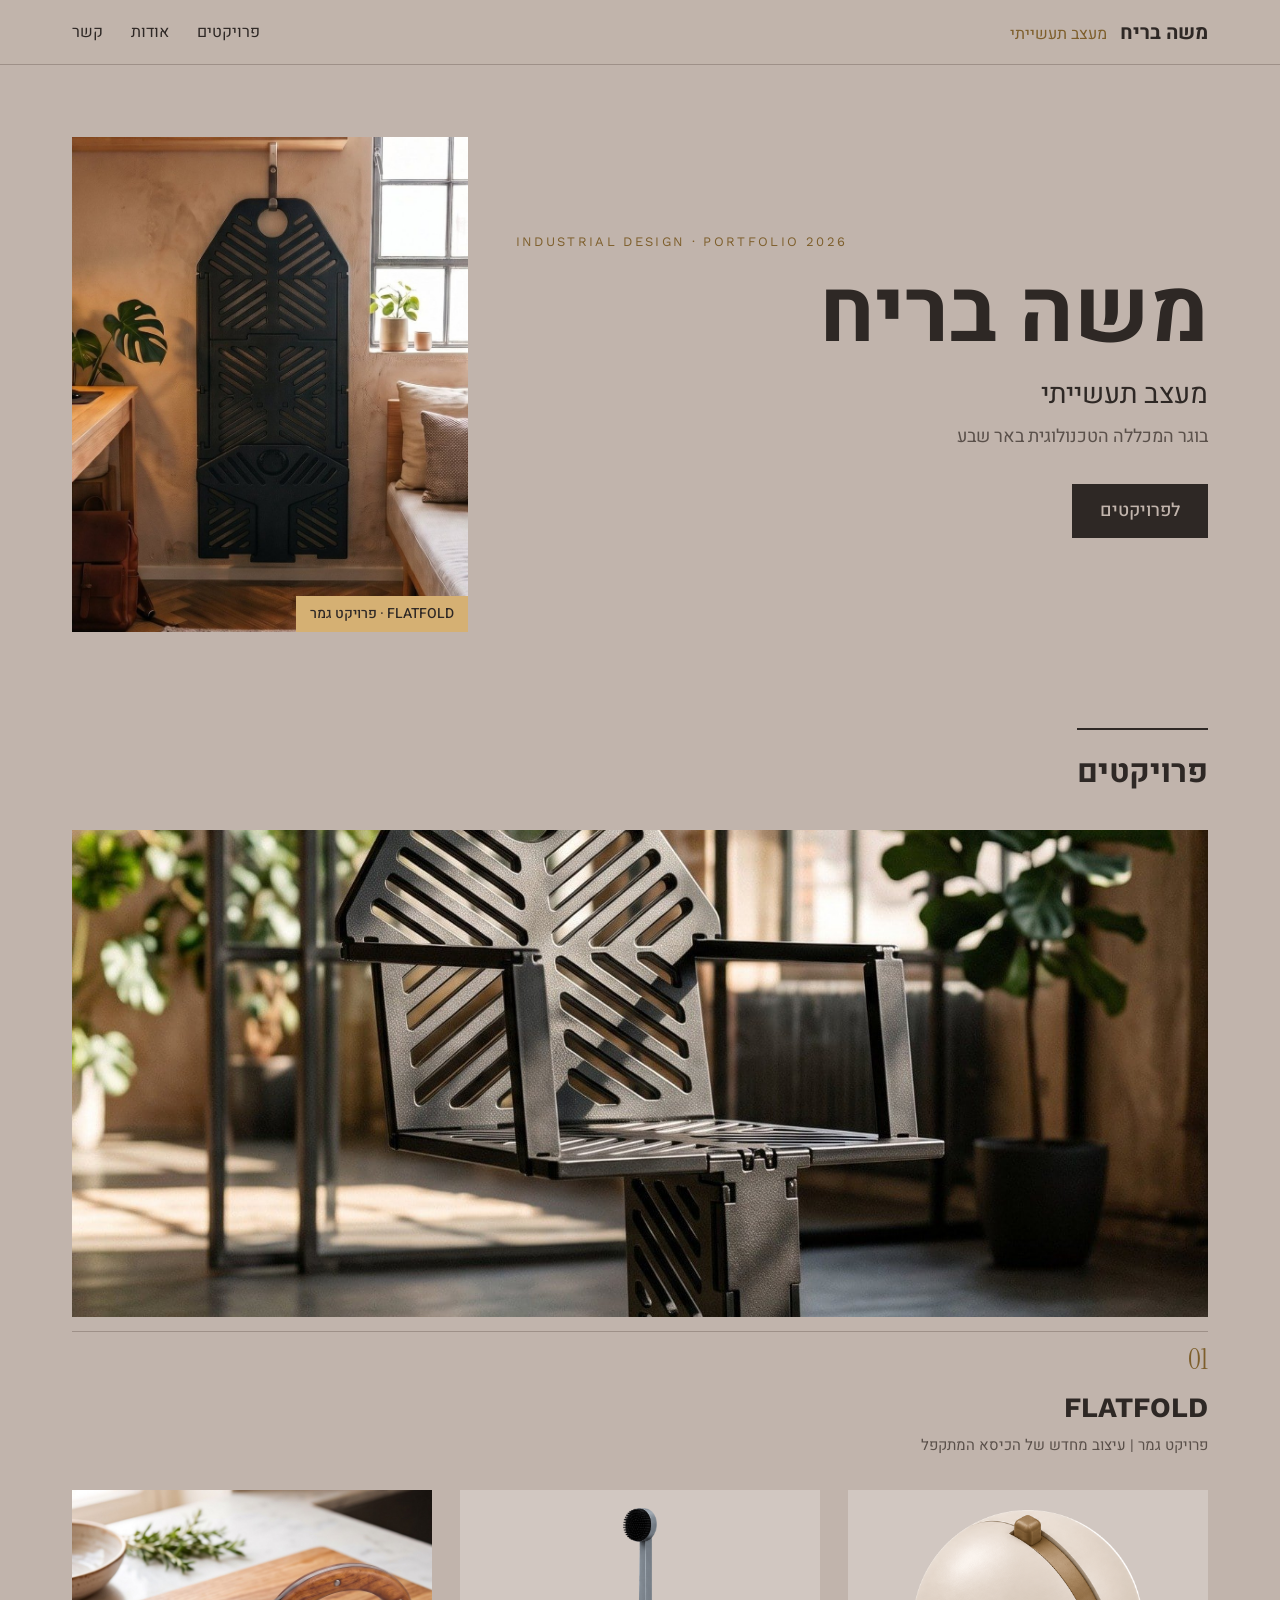
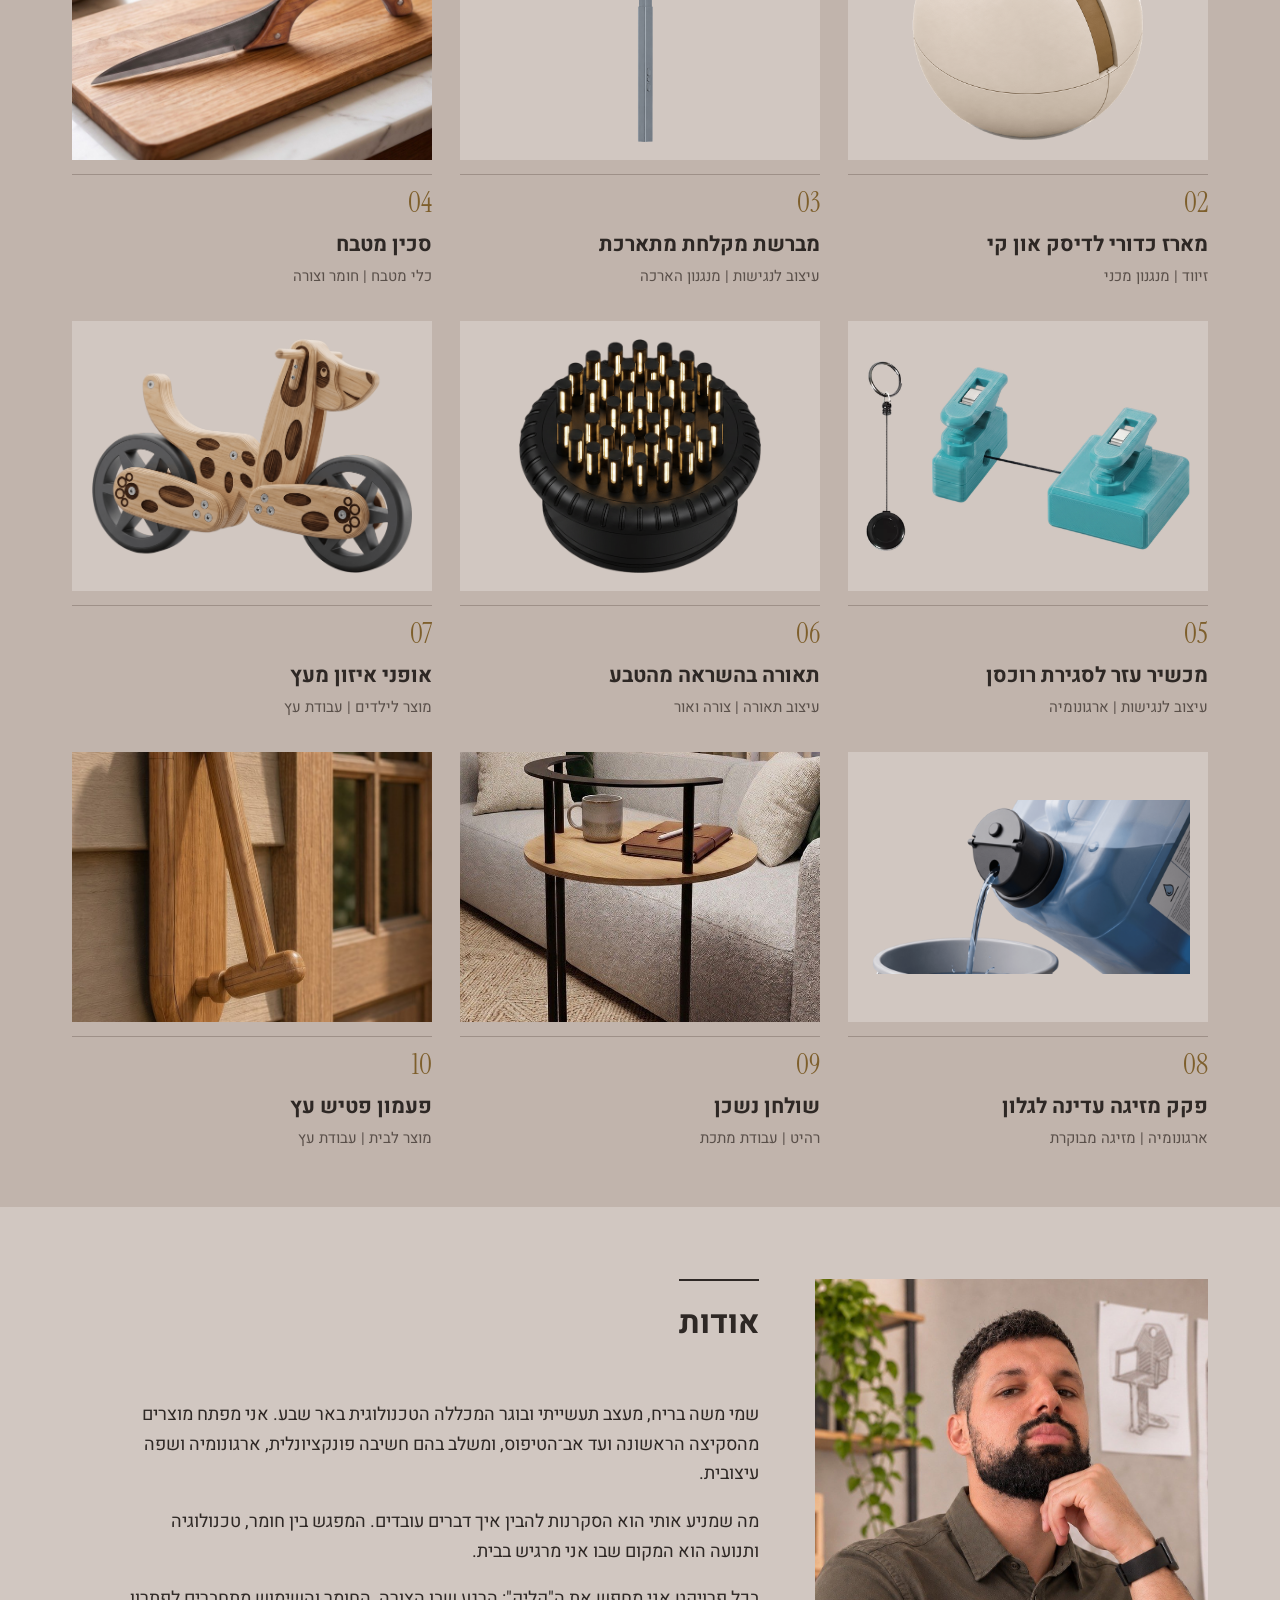
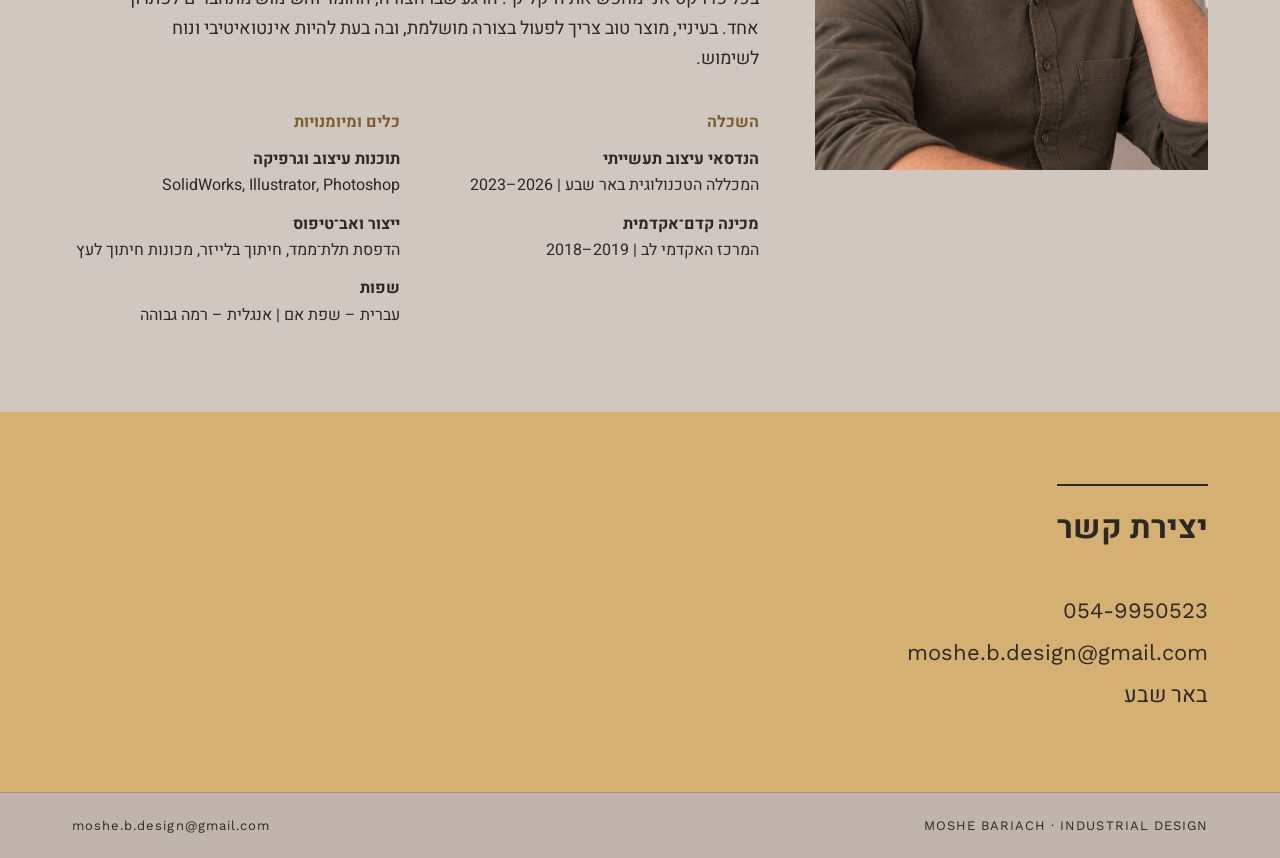
==== index.html @ f385a4ff "Portfolio website: home page and 10 project pages Co-Authored-By: Claude Opus 5.5 <noreply@anthropic" ====
<!DOCTYPE html>
<html lang="he" dir="rtl">
<head>
<meta charset="utf-8">
<meta name="viewport" content="width=device-width, initial-scale=1">
<title>משה בריח | מעצב תעשייתי – תיק עבודות</title>
<meta name="description" content="תיק העבודות של משה בריח, מעצב תעשייתי: FLATFOLD ופרויקטים נוספים.">
<meta property="og:title" content="משה בריח | מעצב תעשייתי – תיק עבודות">
<meta property="og:description" content="תיק העבודות של משה בריח, מעצב תעשייתי: FLATFOLD ופרויקטים נוספים.">
<meta property="og:image" content="https://mosheb-design.github.io/img/ff-hero-hq.jpg">
<link rel="preconnect" href="https://fonts.googleapis.com"><link rel="preconnect" href="https://fonts.gstatic.com" crossorigin><link href="https://fonts.googleapis.com/css2?family=Heebo:wght@300;400;500;700&family=Instrument+Serif&family=Work+Sans:wght@400;500&display=swap" rel="stylesheet">
<link rel="stylesheet" href="style.css">
</head>
<body>
<header class="top"><div class="wrap">
<a class="brand" href="index.html">משה בריח <span>מעצב תעשייתי</span></a>
<nav><a href="index.html#projects">פרויקטים</a><a href="index.html#about">אודות</a><a href="index.html#contact">קשר</a></nav>
</div></header>

<section class="intro"><div class="wrap">
  <div class="intro-txt">
    <p class="kick latin">INDUSTRIAL DESIGN · PORTFOLIO 2026</p>
    <h1>משה בריח</h1>
    <p class="role">מעצב תעשייתי</p>
    <p class="school">בוגר המכללה הטכנולוגית באר שבע</p>
    <a class="btn" href="#projects">לפרויקטים</a>
  </div>
  <a class="intro-img" href="projects/flatfold.html"><img src="img/ff-flat-hq2.jpg" alt="FLATFOLD תלוי על הקיר, פרויקט הגמר"><span>FLATFOLD · פרויקט גמר</span></a>
</div></section>
<section id="projects" class="projects"><div class="wrap">
  <h2 class="sec">פרויקטים</h2>
  <div class="grid"><a class="card feat" href="projects/flatfold.html"><div class="thumb"><img src="img/ff-hero-hq.jpg" alt="FLATFOLD" loading="lazy"></div><div class="meta"><span class="num">01</span><h3 class="latin">FLATFOLD</h3><p>פרויקט גמר | עיצוב מחדש של הכיסא המתקפל</p></div></a><a class="card" href="projects/usb.html"><div class="thumb cut"><img src="img/usb-ext-slot2.png" alt="מארז כדורי לדיסק און קי" loading="lazy"></div><div class="meta"><span class="num">02</span><h3 class="">מארז כדורי לדיסק און קי</h3><p>זיווד | מנגנון מכני</p></div></a><a class="card" href="projects/brush.html"><div class="thumb cut"><img src="img/brush-long-hq.png" alt="מברשת מקלחת מתארכת" loading="lazy"></div><div class="meta"><span class="num">03</span><h3 class="">מברשת מקלחת מתארכת</h3><p>עיצוב לנגישות | מנגנון הארכה</p></div></a><a class="card" href="projects/knife.html"><div class="thumb"><img src="img/knife-board.jpg" alt="סכין מטבח" loading="lazy"></div><div class="meta"><span class="num">04</span><h3 class="">סכין מטבח</h3><p>כלי מטבח | חומר וצורה</p></div></a><a class="card" href="projects/zipper.html"><div class="thumb cut"><img src="img/zip-product.png" alt="מכשיר עזר לסגירת רוכסן" loading="lazy"></div><div class="meta"><span class="num">05</span><h3 class="">מכשיר עזר לסגירת רוכסן</h3><p>עיצוב לנגישות | ארגונומיה</p></div></a><a class="card" href="projects/lamp.html"><div class="thumb cut"><img src="img/lamp-lit-hq.png" alt="תאורה בהשראה מהטבע" loading="lazy"></div><div class="meta"><span class="num">06</span><h3 class="">תאורה בהשראה מהטבע</h3><p>עיצוב תאורה | צורה ואור</p></div></a><a class="card" href="projects/bike.html"><div class="thumb cut"><img src="img/bike-hq.png" alt="אופני איזון מעץ" loading="lazy"></div><div class="meta"><span class="num">07</span><h3 class="">אופני איזון מעץ</h3><p>מוצר לילדים | עבודת עץ</p></div></a><a class="card" href="projects/cap.html"><div class="thumb cut"><img src="img/gallon-hq2.png" alt="פקק מזיגה עדינה לגלון" loading="lazy"></div><div class="meta"><span class="num">08</span><h3 class="">פקק מזיגה עדינה לגלון</h3><p>ארגונומיה | מזיגה מבוקרת</p></div></a><a class="card" href="projects/table.html"><div class="thumb"><img src="img/table.jpg" alt="שולחן נשכן" loading="lazy"></div><div class="meta"><span class="num">09</span><h3 class="">שולחן נשכן</h3><p>רהיט | עבודת מתכת</p></div></a><a class="card" href="projects/knocker.html"><div class="thumb"><img src="img/knocker-hq2.jpg" alt="פעמון פטיש עץ" loading="lazy"></div><div class="meta"><span class="num">10</span><h3 class="">פעמון פטיש עץ</h3><p>מוצר לבית | עבודת עץ</p></div></a></div>
</div></section>
<section id="about" class="about"><div class="wrap">
  <img class="portrait" src="img/profile.jpg" alt="משה בריח" loading="lazy">
  <div>
    <h2 class="sec">אודות</h2>
    <p>שמי משה בריח, מעצב תעשייתי ובוגר המכללה הטכנולוגית באר שבע. אני מפתח מוצרים מהסקיצה הראשונה ועד אב־הטיפוס, ומשלב בהם חשיבה פונקציונלית, ארגונומיה ושפה עיצובית.</p><p>מה שמניע אותי הוא הסקרנות להבין איך דברים עובדים. המפגש בין חומר, טכנולוגיה ותנועה הוא המקום שבו אני מרגיש בבית.</p><p>בכל פרויקט אני מחפש את ה&quot;קליק&quot;: הרגע שבו הצורה, החומר והשימוש מתחברים לפתרון אחד. בעיניי, מוצר טוב צריך לפעול בצורה מושלמת, ובה בעת להיות אינטואיטיבי ונוח לשימוש.</p>
    <div class="cv">
      <div><h3>השכלה</h3><dl><div><dt>הנדסאי עיצוב תעשייתי</dt><dd>המכללה הטכנולוגית באר שבע | 2023‎–‎2026</dd></div><div><dt>מכינה קדם־אקדמית</dt><dd>המרכז האקדמי לב | 2018‎–‎2019</dd></div></dl></div>
      <div><h3>כלים ומיומנויות</h3><dl><div><dt>תוכנות עיצוב וגרפיקה</dt><dd>SolidWorks, Illustrator, Photoshop</dd></div><div><dt>ייצור ואב־טיפוס</dt><dd>הדפסת תלת־ממד, חיתוך בלייזר, מכונות חיתוך לעץ</dd></div><div><dt>שפות</dt><dd>עברית – שפת אם | אנגלית – רמה גבוהה</dd></div></dl></div>
    </div>
  </div>
</div></section>
<section id="contact" class="contact"><div class="wrap">
  <h2 class="sec">יצירת קשר</h2>
  <p><a class="latin" href="tel:+972549950523">054-9950523</a></p>
  <p><a class="latin" href="mailto:moshe.b.design@gmail.com">moshe.b.design@gmail.com</a></p>
  <p>באר שבע</p>
</div></section>
<footer class="foot"><div class="wrap"><span class="latin">MOSHE BARIACH · INDUSTRIAL DESIGN</span><span><a href="mailto:moshe.b.design@gmail.com" class="latin">moshe.b.design@gmail.com</a></span></div></footer>
</body>
</html>
---- style.css ----
:root {
  --bg: #C1B4AC;
  --panel: #D1C7C1;
  --gold: #D5B073;
  --ochre: #7E5F2C;
  --ink: #2E2825;
  --rule: #9E9088;
  --max: 1200px;
}
* { box-sizing: border-box; }
html { scroll-behavior: smooth; }
body {
  margin: 0; background: var(--bg); color: var(--ink);
  font-family: 'Heebo', Arial, sans-serif; font-size: 18px; line-height: 1.65;
  -webkit-font-smoothing: antialiased;
}
img { max-width: 100%; height: auto; display: block; }
a { color: inherit; }
.latin { font-family: 'Work Sans', Arial, sans-serif; direction: ltr; unicode-bidi: isolate; }
.wrap { max-width: var(--max); margin: 0 auto; padding: 0 32px; }

/* header */
.top { position: sticky; top: 0; z-index: 10; background: rgba(193, 180, 172, .94); backdrop-filter: blur(6px); border-bottom: 1px solid var(--rule); }
.top .wrap { display: flex; align-items: center; justify-content: space-between; height: 64px; }
.brand { text-decoration: none; font-weight: 700; font-size: 20px; }
.brand span { font-weight: 400; color: var(--ochre); margin-inline-start: 8px; font-size: 16px; }
.top nav a { text-decoration: none; margin-inline-start: 28px; font-size: 16px; }
.top nav a:hover { color: var(--ochre); }

/* intro */
.intro { padding: 72px 0 40px; }
.intro .wrap { display: grid; grid-template-columns: 7fr 4fr; gap: 48px; align-items: center; }
.kick { font-size: 13px; letter-spacing: .18em; color: var(--ochre); margin: 0 0 18px; }
.intro h1 { font-size: clamp(48px, 7vw, 88px); line-height: 1; margin: 0; font-weight: 700; }
.role { font-size: 28px; margin: 14px 0 4px; }
.school { margin: 0 0 32px; color: #5a504a; }
.btn { display: inline-block; background: var(--ink); color: var(--bg); text-decoration: none; padding: 12px 28px; font-weight: 500; }
.btn:hover { background: var(--ochre); }
.intro-img { position: relative; display: block; text-decoration: none; }
.intro-img img { width: 100%; aspect-ratio: 4 / 5; object-fit: cover; max-height: 640px; }
.intro-img span { position: absolute; bottom: 0; right: 0; background: var(--gold); padding: 6px 14px; font-size: 14px; font-weight: 500; }

/* sections */
.sec { font-size: 32px; margin: 0 0 32px; padding-top: 16px; border-top: 2px solid var(--ink); display: inline-block; }
.projects { padding: 56px 0; }
.grid { display: grid; grid-template-columns: repeat(3, 1fr); gap: 32px 28px; }
.card { text-decoration: none; display: block; }
.card.feat { grid-column: 1 / -1; }
.card.feat .thumb { aspect-ratio: 21 / 9; }
.card.feat h3 { font-size: 28px; }
.thumb { aspect-ratio: 4 / 3; overflow: hidden; background: var(--panel); }
.thumb img { width: 100%; height: 100%; object-fit: cover; transition: transform .4s; }
.thumb.cut img { object-fit: contain; padding: 18px; }
.card:hover .thumb img { transform: scale(1.03); }
.meta { padding-top: 14px; border-top: 1px solid var(--rule); margin-top: 14px; }
.meta .num, .ph .num { font-family: 'Instrument Serif', Georgia, serif; font-size: 28px; color: var(--ochre); line-height: 1; }
.meta h3 { font-size: 21px; margin: 6px 0 2px; }
.meta p { margin: 0; font-size: 15px; color: #5a504a; }

.about { background: var(--panel); padding: 72px 0; }
.about .wrap { display: grid; grid-template-columns: 4fr 7fr; gap: 56px; align-items: start; }
.portrait { width: 100%; aspect-ratio: 4 / 5; object-fit: cover; }
.about p { max-width: 640px; }
.cv { display: grid; grid-template-columns: 1fr 1fr; gap: 32px; margin-top: 36px; }
.cv h3 { font-size: 16px; color: var(--ochre); margin: 0 0 10px; }
.cv dl, .facts { margin: 0; }
.cv dt, .facts dt { font-weight: 700; font-size: 16px; }
.cv dd, .facts dd { margin: 0 0 12px; font-size: 16px; }

.contact { padding: 72px 0; background: var(--gold); }
.contact p { font-size: 22px; margin: 6px 0; }
.contact a { text-decoration: none; }
.contact a:hover { text-decoration: underline; }

.foot { border-top: 1px solid var(--rule); padding: 22px 0; font-size: 13px; }
.foot .wrap { display: flex; justify-content: space-between; letter-spacing: .08em; }
.foot a { text-decoration: none; }

/* project page */
.proj { padding: 48px 0 24px; }
.ph { margin-bottom: 36px; }
.ph h1 { font-size: clamp(36px, 5vw, 60px); line-height: 1.1; margin: 8px 0 6px; }
.ph p { margin: 0; color: var(--ochre); font-weight: 500; }
.fig { margin: 0 0 40px; }
.fig.cut { background: none; }
.fig.photo img, .fig.hero img { width: 100%; }
.fig.wide img { margin: 0 auto; max-height: 720px; width: auto; }
figcaption { font-size: 15px; color: #5a504a; margin-top: 10px; }
.fig.wide figcaption { text-align: center; }
.txt { max-width: 720px; margin: 0 0 32px; }
.lab { font-size: 15px; color: var(--ochre); letter-spacing: .02em; margin: 0 0 8px; font-weight: 700; }
.lead { font-size: 24px; line-height: 1.45; font-weight: 500; margin: 0 0 12px; }
.body { margin: 0; }
.row { display: grid; gap: 24px; margin-bottom: 40px; align-items: end; }
.row.c2 { grid-template-columns: repeat(2, 1fr); }
.row.c3 { grid-template-columns: repeat(3, 1fr); }
.row.c4 { grid-template-columns: repeat(4, 1fr); }
.row .fig { margin: 0; }
.row .fig.cut img { max-height: 460px; width: auto; margin: 0 auto; }
.rowcap { font-size: 15px; color: #5a504a; margin: -28px 0 40px; }
.facts { display: grid; grid-template-columns: repeat(auto-fit, minmax(200px, 1fr)); gap: 16px 32px; max-width: 820px; margin-bottom: 40px; border-top: 1px solid var(--rule); padding-top: 16px; }
.steps { list-style: none; padding: 0; margin: 0 0 40px; max-width: 720px; }
.steps li { display: flex; gap: 18px; align-items: baseline; border-top: 1px solid var(--rule); padding: 12px 0; }
.steps span { font-family: 'Instrument Serif', Georgia, serif; font-size: 26px; color: var(--ochre); flex: none; }
.steps p { margin: 0; }
.pn { display: flex; justify-content: space-between; gap: 16px; border-top: 1px solid var(--ink); padding: 20px 0 40px; margin-top: 24px; font-size: 16px; }
.pn a { text-decoration: none; font-weight: 500; }
.pn a:hover { color: var(--ochre); }

@media (max-width: 900px) {
  body { font-size: 17px; }
  .wrap { padding: 0 20px; }
  .intro .wrap, .about .wrap { grid-template-columns: 1fr; gap: 32px; }
  .intro { padding-top: 40px; }
  .grid { grid-template-columns: 1fr 1fr; gap: 24px 16px; }
  .row.c3, .row.c4 { grid-template-columns: 1fr 1fr; }
  .cv { grid-template-columns: 1fr; }
  .top nav a { margin-inline-start: 16px; font-size: 15px; }
  .brand span { display: none; }
  .lead { font-size: 21px; }
}
@media (max-width: 520px) {
  .card.feat .thumb { aspect-ratio: 4 / 3; }
  .grid { grid-template-columns: 1fr; }
  .row.c2 { grid-template-columns: 1fr; }
  .foot .wrap { flex-direction: column; gap: 6px; }
}
h1.latin, h3.latin { text-align: right; }
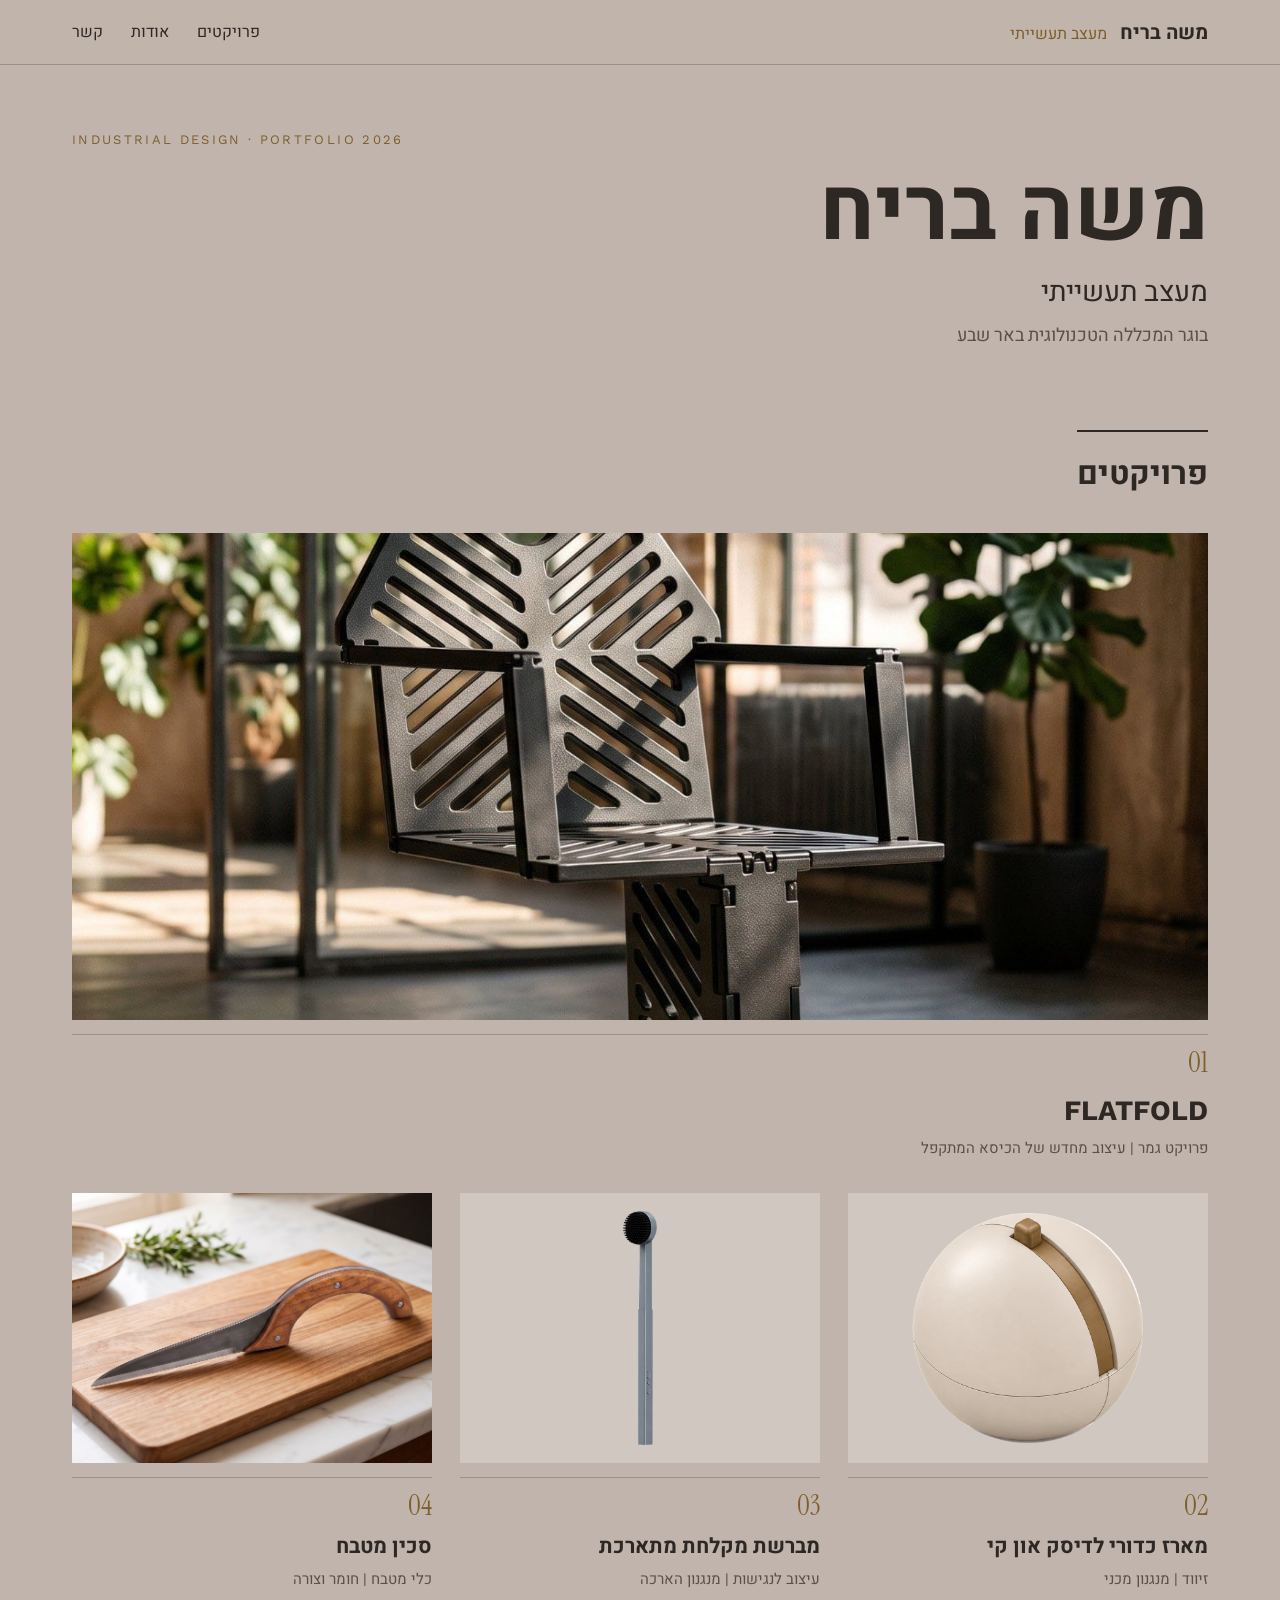
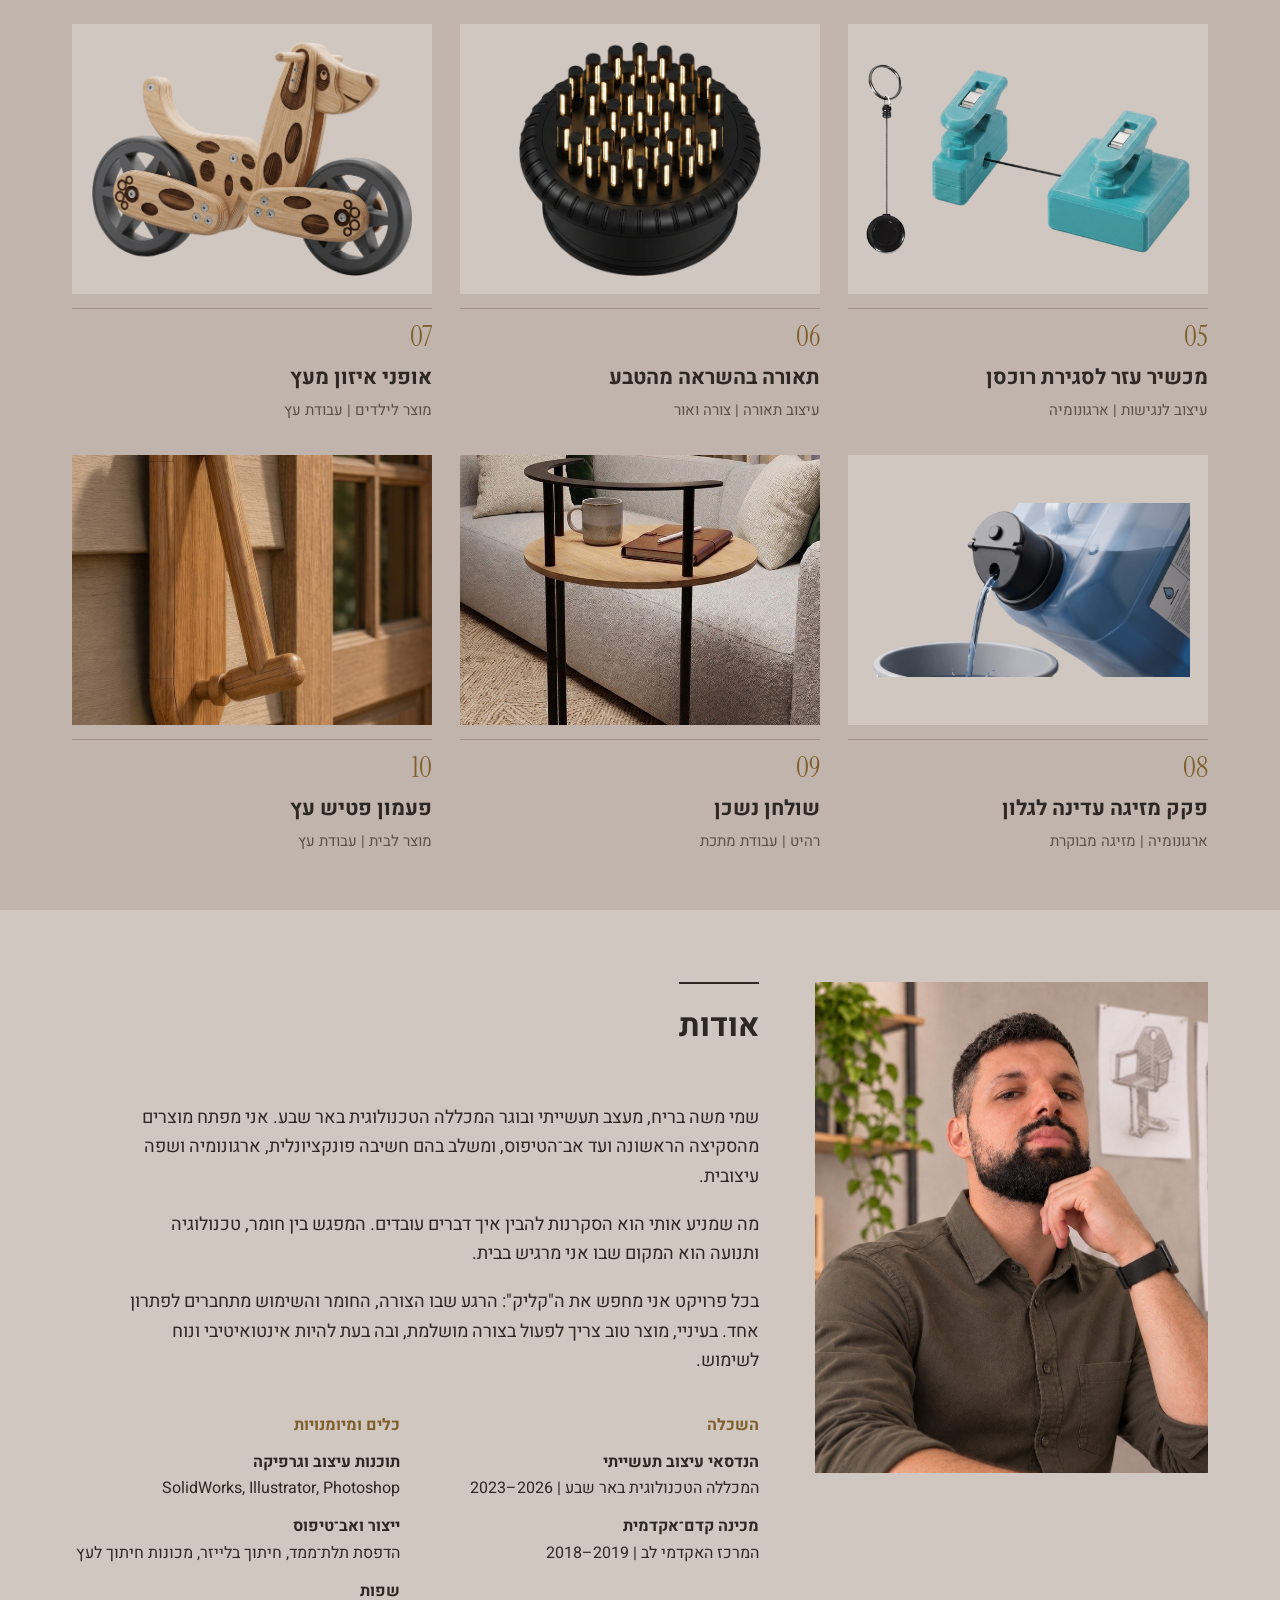
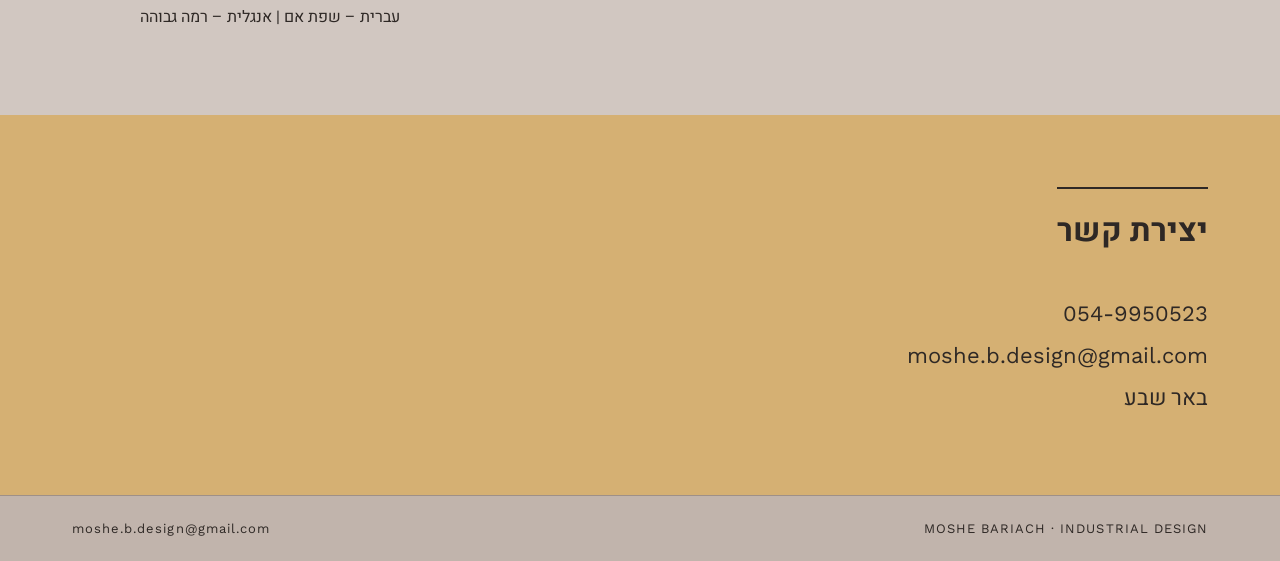
==== commit c5861ab5: "Home: remove duplicate FLATFOLD intro image and redundant button Co-Authored-By: Claude Opus 5.5 <no" ====
--- a/index.html
+++ b/index.html
@@ -19,17 +19,15 @@
 
 <section class="intro"><div class="wrap">
   <div class="intro-txt">
-    <p class="kick latin">INDUSTRIAL DESIGN · PORTFOLIO 2026</p>
+    <p class="intro-kick latin">INDUSTRIAL DESIGN · PORTFOLIO 2026</p>
     <h1>משה בריח</h1>
     <p class="role">מעצב תעשייתי</p>
     <p class="school">בוגר המכללה הטכנולוגית באר שבע</p>
-    <a class="btn" href="#projects">לפרויקטים</a>
   </div>
-  <a class="intro-img" href="projects/flatfold.html"><img src="img/ff-flat-hq2.jpg" alt="FLATFOLD תלוי על הקיר, פרויקט הגמר"><span>FLATFOLD · פרויקט גמר</span></a>
 </div></section>
 <section id="projects" class="projects"><div class="wrap">
   <h2 class="sec">פרויקטים</h2>
-  <div class="grid"><a class="card feat" href="projects/flatfold.html"><div class="thumb"><img src="img/ff-hero-hq.jpg" alt="FLATFOLD" loading="lazy"></div><div class="meta"><span class="num">01</span><h3 class="latin">FLATFOLD</h3><p>פרויקט גמר | עיצוב מחדש של הכיסא המתקפל</p></div></a><a class="card" href="projects/usb.html"><div class="thumb cut"><img src="img/usb-ext-slot2.png" alt="מארז כדורי לדיסק און קי" loading="lazy"></div><div class="meta"><span class="num">02</span><h3 class="">מארז כדורי לדיסק און קי</h3><p>זיווד | מנגנון מכני</p></div></a><a class="card" href="projects/brush.html"><div class="thumb cut"><img src="img/brush-long-hq.png" alt="מברשת מקלחת מתארכת" loading="lazy"></div><div class="meta"><span class="num">03</span><h3 class="">מברשת מקלחת מתארכת</h3><p>עיצוב לנגישות | מנגנון הארכה</p></div></a><a class="card" href="projects/knife.html"><div class="thumb"><img src="img/knife-board.jpg" alt="סכין מטבח" loading="lazy"></div><div class="meta"><span class="num">04</span><h3 class="">סכין מטבח</h3><p>כלי מטבח | חומר וצורה</p></div></a><a class="card" href="projects/zipper.html"><div class="thumb cut"><img src="img/zip-product.png" alt="מכשיר עזר לסגירת רוכסן" loading="lazy"></div><div class="meta"><span class="num">05</span><h3 class="">מכשיר עזר לסגירת רוכסן</h3><p>עיצוב לנגישות | ארגונומיה</p></div></a><a class="card" href="projects/lamp.html"><div class="thumb cut"><img src="img/lamp-lit-hq.png" alt="תאורה בהשראה מהטבע" loading="lazy"></div><div class="meta"><span class="num">06</span><h3 class="">תאורה בהשראה מהטבע</h3><p>עיצוב תאורה | צורה ואור</p></div></a><a class="card" href="projects/bike.html"><div class="thumb cut"><img src="img/bike-hq.png" alt="אופני איזון מעץ" loading="lazy"></div><div class="meta"><span class="num">07</span><h3 class="">אופני איזון מעץ</h3><p>מוצר לילדים | עבודת עץ</p></div></a><a class="card" href="projects/cap.html"><div class="thumb cut"><img src="img/gallon-hq2.png" alt="פקק מזיגה עדינה לגלון" loading="lazy"></div><div class="meta"><span class="num">08</span><h3 class="">פקק מזיגה עדינה לגלון</h3><p>ארגונומיה | מזיגה מבוקרת</p></div></a><a class="card" href="projects/table.html"><div class="thumb"><img src="img/table.jpg" alt="שולחן נשכן" loading="lazy"></div><div class="meta"><span class="num">09</span><h3 class="">שולחן נשכן</h3><p>רהיט | עבודת מתכת</p></div></a><a class="card" href="projects/knocker.html"><div class="thumb"><img src="img/knocker-hq2.jpg" alt="פעמון פטיש עץ" loading="lazy"></div><div class="meta"><span class="num">10</span><h3 class="">פעמון פטיש עץ</h3><p>מוצר לבית | עבודת עץ</p></div></a></div>
+  <div class="grid"><a class="card feat" href="projects/flatfold.html"><div class="thumb"><img src="img/ff-hero-hq.jpg" alt="FLATFOLD" loading="lazy"></div><div class="meta"><span class="num">01</span><h3 class="latin">FLATFOLD</h3><p>פרויקט גמר | עיצוב מחדש של הכיסא המתקפל</p></div></a><a class="card" href="projects/usb.html"><div class="thumb cut"><img src="img/usb-ext-slot2.png" alt="מארז כדורי לדיסק און קי" loading="lazy"></div><div class="meta"><span class="num">02</span><h3 class="">מארז כדורי לדיסק און קי</h3><p>זיווד | מנגנון מכני</p></div></a><a class="card" href="projects/brush.html"><div class="thumb cut"><img src="img/brush-long-hq.png" alt="מברשת מקלחת מתארכת" loading="lazy"></div><div class="meta"><span class="num">03</span><h3 class="">מברשת מקלחת מתארכת</h3><p>עיצוב לנגישות | מנגנון הארכה</p></div></a><a class="card" href="projects/knife.html"><div class="thumb"><img src="img/knife-board.jpg" alt="סכין מטבח" loading="lazy"></div><div class="meta"><span class="num">04</span><h3 class="">סכין מטבח</h3><p>כלי מטבח | חומר וצורה</p></div></a><a class="card" href="projects/zipper.html"><div class="thumb cut"><img src="img/zip-product.png" alt="מכשיר עזר לסגירת רוכסן" loading="lazy"></div><div class="meta"><span class="num">05</span><h3 class="">מכשיר עזר לסגירת רוכסן</h3><p>עיצוב לנגישות | ארגונומיה</p></div></a><a class="card" href="projects/lamp.html"><div class="thumb cut"><img src="img/lamp-lit-hq.png" alt="תאורה בהשראה מהטבע" loading="lazy"></div><div class="meta"><span class="num">06</span><h3 class="">תאורה בהשראה מהטבע</h3><p>עיצוב תאורה | צורה ואור</p></div></a><a class="card" href="projects/bike.html"><div class="thumb cut"><img src="img/bike-hq.png" alt="אופני איזון מעץ" loading="lazy"></div><div class="meta"><span class="num">07</span><h3 class="">אופני איזון מעץ</h3><p>מוצר לילדים | עבודת עץ</p></div></a><a class="card" href="projects/cap.html"><div class="thumb cut"><img src="img/gallon-hq2.png" alt="פקק מזיגה עדינה לגלון" loading="lazy"></div><div class="meta"><span class="num">08</span><h3 class="">פקק מזיגה עדינה לגלון</h3><p>ארגונומיה | מזיגה מבוקרת</p></div></a><a class="card" href="projects/more.html#more"><div class="thumb"><img src="img/table.jpg" alt="שולחן נשכן" loading="lazy"></div><div class="meta"><span class="num">09</span><h3 class="">שולחן נשכן</h3><p>רהיט | עבודת מתכת</p></div></a><a class="card" href="projects/more.html#more"><div class="thumb"><img src="img/knocker-hq2.jpg" alt="פעמון פטיש עץ" loading="lazy"></div><div class="meta"><span class="num">10</span><h3 class="">פעמון פטיש עץ</h3><p>מוצר לבית | עבודת עץ</p></div></a></div>
 </div></section>
 <section id="about" class="about"><div class="wrap">
   <img class="portrait" src="img/profile.jpg" alt="משה בריח" loading="lazy">
@@ -42,12 +40,13 @@
     </div>
   </div>
 </div></section>
-<section id="contact" class="contact"><div class="wrap">
+<section id="contact" class="contact-sec"><div class="wrap">
   <h2 class="sec">יצירת קשר</h2>
   <p><a class="latin" href="tel:+972549950523">054-9950523</a></p>
   <p><a class="latin" href="mailto:moshe.b.design@gmail.com">moshe.b.design@gmail.com</a></p>
   <p>באר שבע</p>
 </div></section>
-<footer class="foot"><div class="wrap"><span class="latin">MOSHE BARIACH · INDUSTRIAL DESIGN</span><span><a href="mailto:moshe.b.design@gmail.com" class="latin">moshe.b.design@gmail.com</a></span></div></footer>
+<footer class="site-foot"><div class="wrap"><span class="latin">MOSHE BARIACH · INDUSTRIAL DESIGN</span><span><a href="mailto:moshe.b.design@gmail.com" class="latin">moshe.b.design@gmail.com</a></span></div></footer>
+
 </body>
 </html>
--- a/style.css
+++ b/style.css
@@ -28,17 +28,15 @@
 .top nav a:hover { color: var(--ochre); }
 
 /* intro */
-.intro { padding: 72px 0 40px; }
-.intro .wrap { display: grid; grid-template-columns: 7fr 4fr; gap: 48px; align-items: center; }
-.kick { font-size: 13px; letter-spacing: .18em; color: var(--ochre); margin: 0 0 18px; }
+.intro { padding: 64px 0 8px; }
+.intro .wrap { display: block; }
+.intro-txt { padding-bottom: 8px; }
+.intro-kick { font-size: 13px; letter-spacing: .18em; color: var(--ochre); margin: 0 0 18px; }
 .intro h1 { font-size: clamp(48px, 7vw, 88px); line-height: 1; margin: 0; font-weight: 700; }
 .role { font-size: 28px; margin: 14px 0 4px; }
-.school { margin: 0 0 32px; color: #5a504a; }
+.school { margin: 0 0 8px; color: #5a504a; }
 .btn { display: inline-block; background: var(--ink); color: var(--bg); text-decoration: none; padding: 12px 28px; font-weight: 500; }
 .btn:hover { background: var(--ochre); }
-.intro-img { position: relative; display: block; text-decoration: none; }
-.intro-img img { width: 100%; aspect-ratio: 4 / 5; object-fit: cover; max-height: 640px; }
-.intro-img span { position: absolute; bottom: 0; right: 0; background: var(--gold); padding: 6px 14px; font-size: 14px; font-weight: 500; }
 
 /* sections */
 .sec { font-size: 32px; margin: 0 0 32px; padding-top: 16px; border-top: 2px solid var(--ink); display: inline-block; }
@@ -53,7 +51,7 @@
 .thumb.cut img { object-fit: contain; padding: 18px; }
 .card:hover .thumb img { transform: scale(1.03); }
 .meta { padding-top: 14px; border-top: 1px solid var(--rule); margin-top: 14px; }
-.meta .num, .ph .num { font-family: 'Instrument Serif', Georgia, serif; font-size: 28px; color: var(--ochre); line-height: 1; }
+.meta .num { font-family: 'Instrument Serif', Georgia, serif; font-size: 28px; color: var(--ochre); line-height: 1; }
 .meta h3 { font-size: 21px; margin: 6px 0 2px; }
 .meta p { margin: 0; font-size: 15px; color: #5a504a; }
 
@@ -67,43 +65,17 @@
 .cv dt, .facts dt { font-weight: 700; font-size: 16px; }
 .cv dd, .facts dd { margin: 0 0 12px; font-size: 16px; }
 
-.contact { padding: 72px 0; background: var(--gold); }
-.contact p { font-size: 22px; margin: 6px 0; }
-.contact a { text-decoration: none; }
-.contact a:hover { text-decoration: underline; }
+.contact-sec { padding: 72px 0; background: var(--gold); }
+.contact-sec p { font-size: 22px; margin: 6px 0; }
+.contact-sec a { text-decoration: none; }
+.contact-sec a:hover { text-decoration: underline; }
 
-.foot { border-top: 1px solid var(--rule); padding: 22px 0; font-size: 13px; }
-.foot .wrap { display: flex; justify-content: space-between; letter-spacing: .08em; }
-.foot a { text-decoration: none; }
+.site-foot { border-top: 1px solid var(--rule); padding: 22px 0; font-size: 13px; }
+.site-foot .wrap { display: flex; justify-content: space-between; letter-spacing: .08em; }
+.site-foot a { text-decoration: none; }
 
 /* project page */
-.proj { padding: 48px 0 24px; }
-.ph { margin-bottom: 36px; }
-.ph h1 { font-size: clamp(36px, 5vw, 60px); line-height: 1.1; margin: 8px 0 6px; }
-.ph p { margin: 0; color: var(--ochre); font-weight: 500; }
-.fig { margin: 0 0 40px; }
-.fig.cut { background: none; }
-.fig.photo img, .fig.hero img { width: 100%; }
-.fig.wide img { margin: 0 auto; max-height: 720px; width: auto; }
-figcaption { font-size: 15px; color: #5a504a; margin-top: 10px; }
-.fig.wide figcaption { text-align: center; }
-.txt { max-width: 720px; margin: 0 0 32px; }
-.lab { font-size: 15px; color: var(--ochre); letter-spacing: .02em; margin: 0 0 8px; font-weight: 700; }
-.lead { font-size: 24px; line-height: 1.45; font-weight: 500; margin: 0 0 12px; }
-.body { margin: 0; }
-.row { display: grid; gap: 24px; margin-bottom: 40px; align-items: end; }
-.row.c2 { grid-template-columns: repeat(2, 1fr); }
-.row.c3 { grid-template-columns: repeat(3, 1fr); }
-.row.c4 { grid-template-columns: repeat(4, 1fr); }
-.row .fig { margin: 0; }
-.row .fig.cut img { max-height: 460px; width: auto; margin: 0 auto; }
-.rowcap { font-size: 15px; color: #5a504a; margin: -28px 0 40px; }
-.facts { display: grid; grid-template-columns: repeat(auto-fit, minmax(200px, 1fr)); gap: 16px 32px; max-width: 820px; margin-bottom: 40px; border-top: 1px solid var(--rule); padding-top: 16px; }
-.steps { list-style: none; padding: 0; margin: 0 0 40px; max-width: 720px; }
-.steps li { display: flex; gap: 18px; align-items: baseline; border-top: 1px solid var(--rule); padding: 12px 0; }
-.steps span { font-family: 'Instrument Serif', Georgia, serif; font-size: 26px; color: var(--ochre); flex: none; }
-.steps p { margin: 0; }
-.pn { display: flex; justify-content: space-between; gap: 16px; border-top: 1px solid var(--ink); padding: 20px 0 40px; margin-top: 24px; font-size: 16px; }
+.pn { display: flex; justify-content: space-between; gap: 16px; border-top: 1px solid var(--ink); padding: 20px 0 40px; margin-top: 12px; font-size: 16px; }
 .pn a { text-decoration: none; font-weight: 500; }
 .pn a:hover { color: var(--ochre); }
 
@@ -113,16 +85,14 @@
   .intro .wrap, .about .wrap { grid-template-columns: 1fr; gap: 32px; }
   .intro { padding-top: 40px; }
   .grid { grid-template-columns: 1fr 1fr; gap: 24px 16px; }
-  .row.c3, .row.c4 { grid-template-columns: 1fr 1fr; }
   .cv { grid-template-columns: 1fr; }
   .top nav a { margin-inline-start: 16px; font-size: 15px; }
   .brand span { display: none; }
-  .lead { font-size: 21px; }
 }
 @media (max-width: 520px) {
+  .pn { flex-direction: column; align-items: center; gap: 12px; text-align: center; }
   .card.feat .thumb { aspect-ratio: 4 / 3; }
   .grid { grid-template-columns: 1fr; }
-  .row.c2 { grid-template-columns: 1fr; }
-  .foot .wrap { flex-direction: column; gap: 6px; }
+  .site-foot .wrap { flex-direction: column; gap: 6px; }
 }
-h1.latin, h3.latin { text-align: right; }
+.intro h1.latin, .meta h3.latin { text-align: right; }
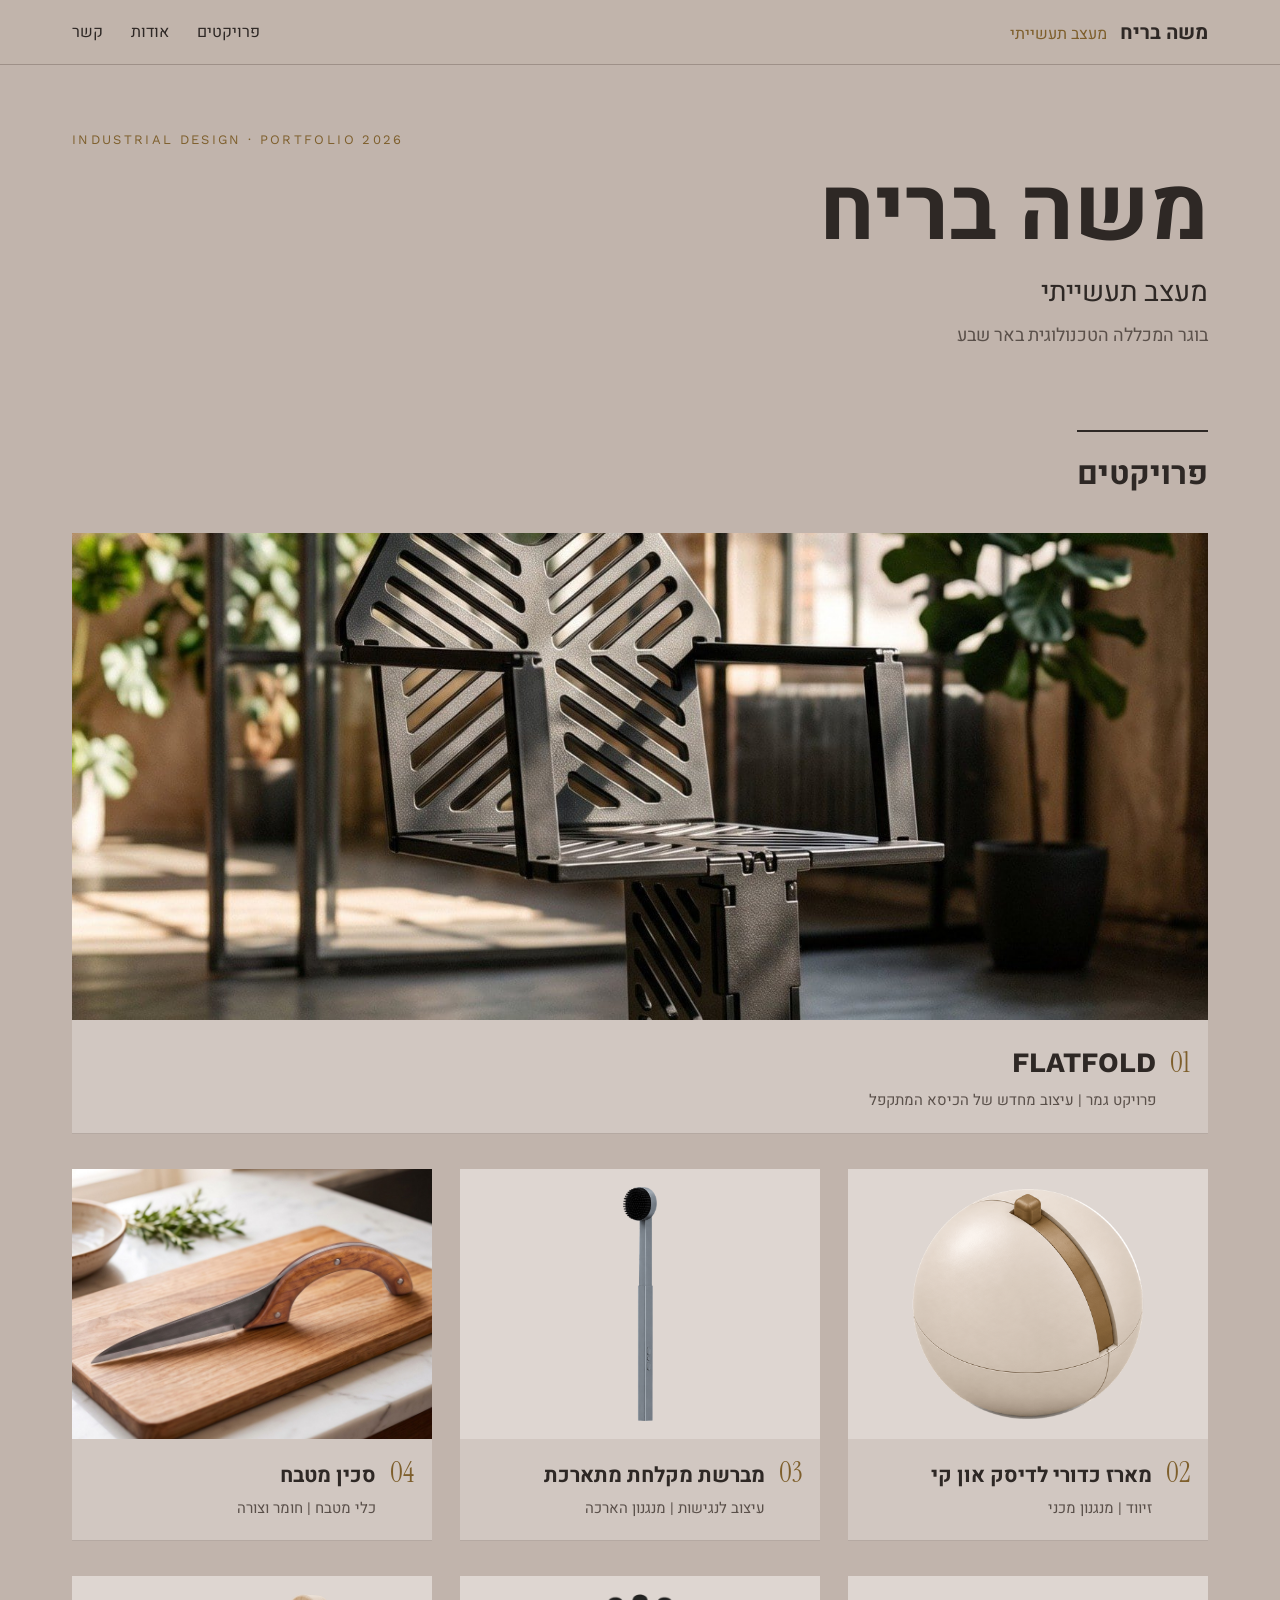
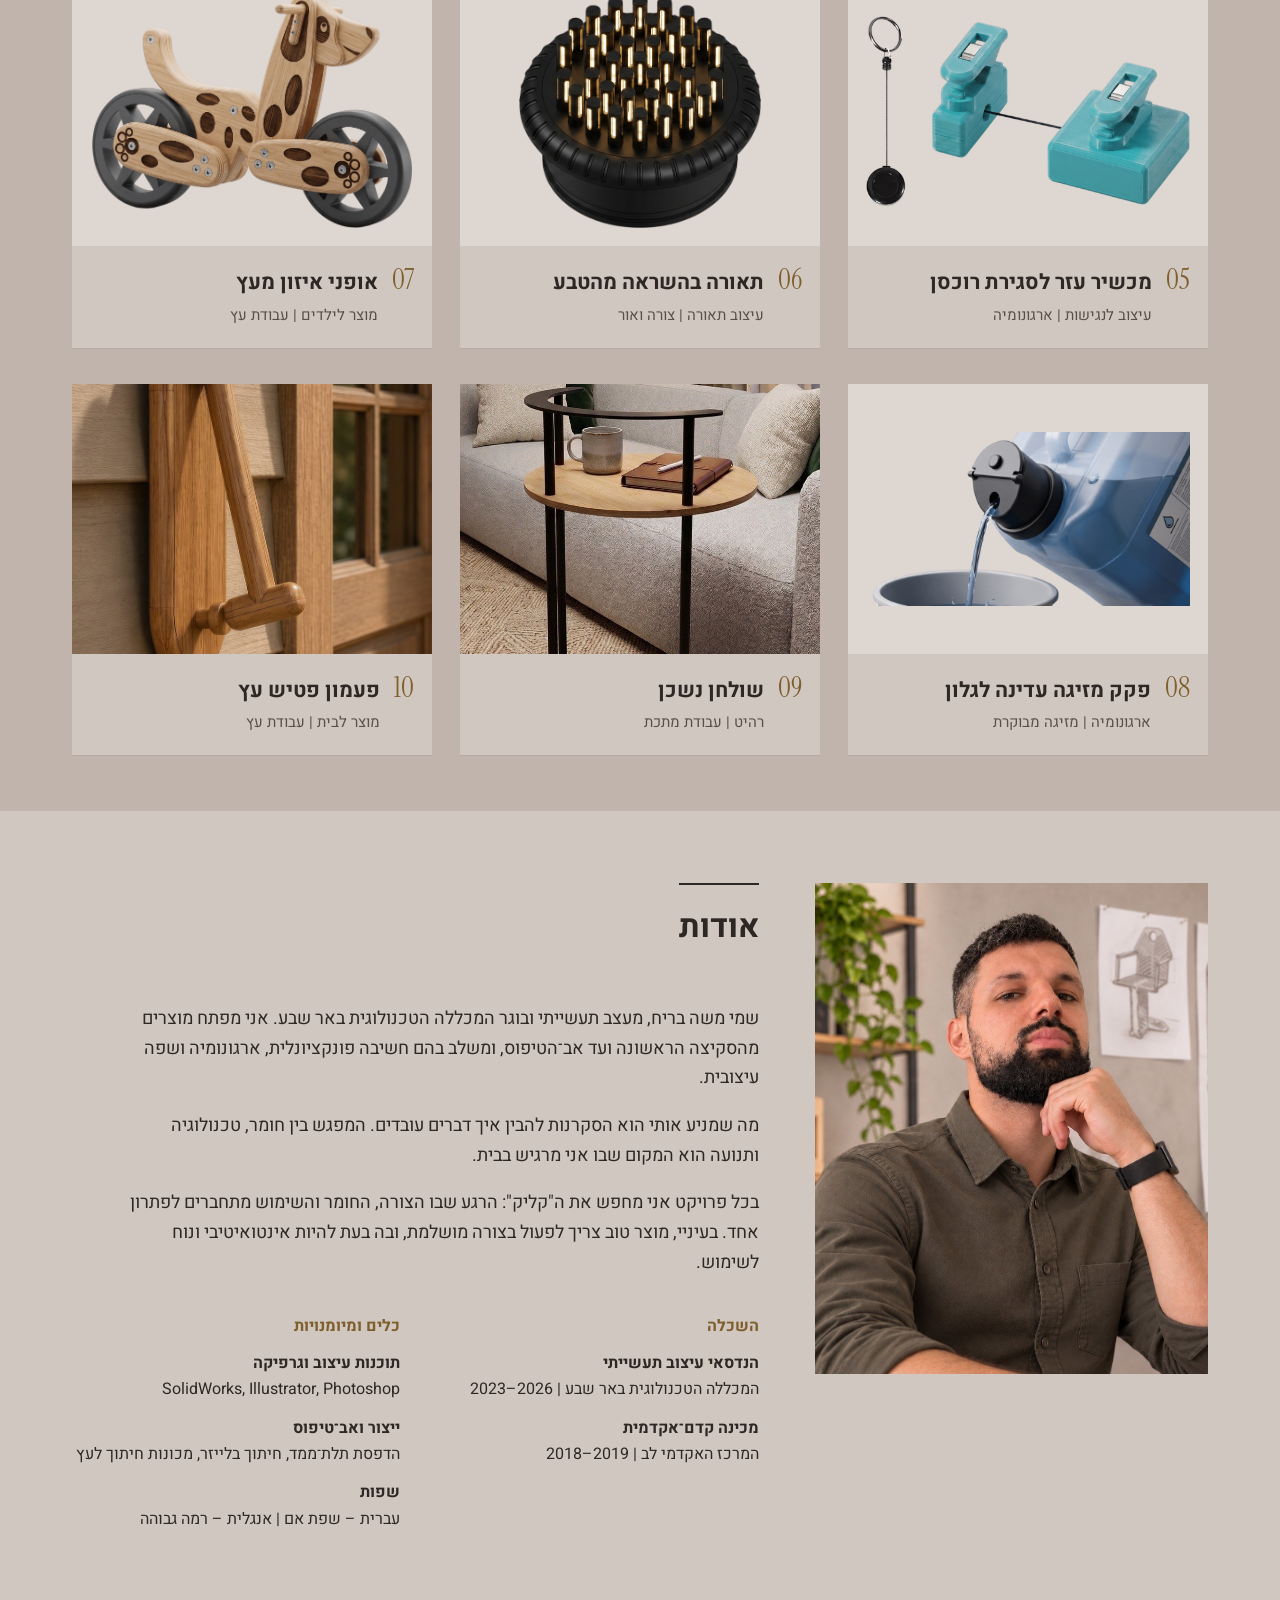
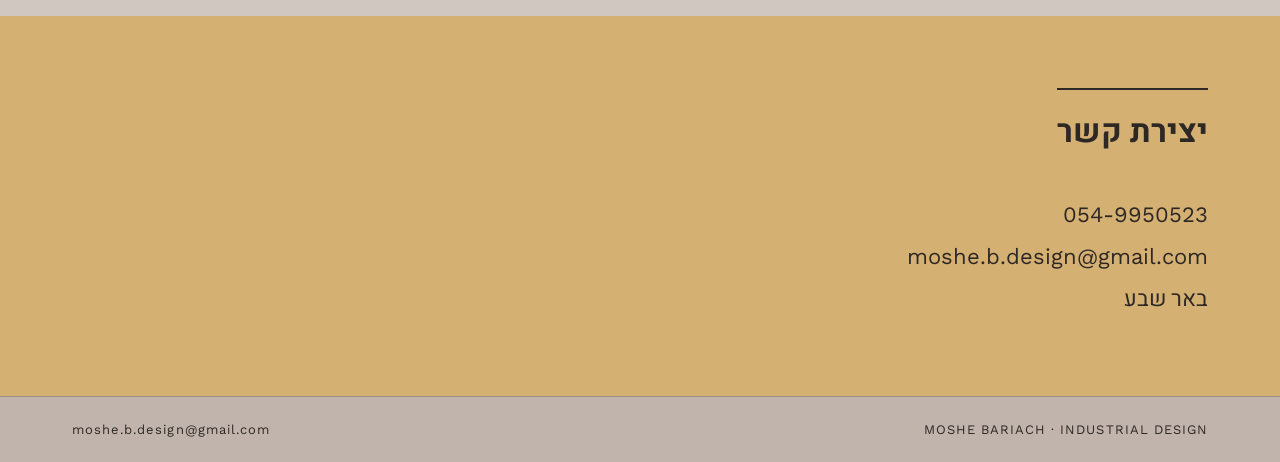
==== commit 4331c9d6: "Version stylesheet links so updates show without stale cache Co-Authored-By: Claude Opus 5.5 <norepl" ====
--- a/index.html
+++ b/index.html
@@ -9,7 +9,7 @@
 <meta property="og:description" content="תיק העבודות של משה בריח, מעצב תעשייתי: FLATFOLD ופרויקטים נוספים.">
 <meta property="og:image" content="https://mosheb-design.github.io/img/ff-hero-hq.jpg">
 <link rel="preconnect" href="https://fonts.googleapis.com"><link rel="preconnect" href="https://fonts.gstatic.com" crossorigin><link href="https://fonts.googleapis.com/css2?family=Heebo:wght@300;400;500;700&family=Instrument+Serif&family=Work+Sans:wght@400;500&display=swap" rel="stylesheet">
-<link rel="stylesheet" href="style.css">
+<link rel="stylesheet" href="style.css?v=cfdf813b">
 </head>
 <body>
 <header class="top"><div class="wrap">
--- a/style.css
+++ b/style.css
@@ -41,7 +41,7 @@
 /* sections */
 .sec { font-size: 32px; margin: 0 0 32px; padding-top: 16px; border-top: 2px solid var(--ink); display: inline-block; }
 .projects { padding: 56px 0; }
-.grid { display: grid; grid-template-columns: repeat(3, 1fr); gap: 32px 28px; }
+.grid { display: grid; grid-template-columns: repeat(3, 1fr); gap: 36px 28px; }
 .card { text-decoration: none; display: block; }
 .card.feat { grid-column: 1 / -1; }
 .card.feat .thumb { aspect-ratio: 21 / 9; }
@@ -50,7 +50,12 @@
 .thumb img { width: 100%; height: 100%; object-fit: cover; transition: transform .4s; }
 .thumb.cut img { object-fit: contain; padding: 18px; }
 .card:hover .thumb img { transform: scale(1.03); }
-.meta { padding-top: 14px; border-top: 1px solid var(--rule); margin-top: 14px; }
+.card { background: var(--panel); box-shadow: 0 1px 0 rgba(46,40,37,.08); transition: box-shadow .25s; }
+.card:hover { box-shadow: 0 6px 24px rgba(46,40,37,.18); }
+.meta { padding: 14px 18px 20px; display: grid; grid-template-columns: auto 1fr; column-gap: 14px; align-items: baseline; }
+.meta .num { grid-row: 1 / 3; }
+.meta h3 { margin: 0 0 2px; }
+.thumb.cut { background: #DED6D1; }
 .meta .num { font-family: 'Instrument Serif', Georgia, serif; font-size: 28px; color: var(--ochre); line-height: 1; }
 .meta h3 { font-size: 21px; margin: 6px 0 2px; }
 .meta p { margin: 0; font-size: 15px; color: #5a504a; }
@@ -84,15 +89,26 @@
   .wrap { padding: 0 20px; }
   .intro .wrap, .about .wrap { grid-template-columns: 1fr; gap: 32px; }
   .intro { padding-top: 40px; }
-  .grid { grid-template-columns: 1fr 1fr; gap: 24px 16px; }
+  .grid { grid-template-columns: 1fr 1fr; gap: 28px 16px; }
   .cv { grid-template-columns: 1fr; }
   .top nav a { margin-inline-start: 16px; font-size: 15px; }
   .brand span { display: none; }
 }
 @media (max-width: 520px) {
+  .card { display: grid; grid-template-columns: 42% 1fr; align-items: center; }
+  .card .thumb { aspect-ratio: 1 / 1; height: 100%; }
+  .card.feat { display: block; }
+  .card.feat .thumb { aspect-ratio: 4 / 3; height: auto; }
+  .card.feat .meta { padding: 14px 16px 16px; }
+  .card.feat h3 { font-size: 24px; }
+  .thumb.cut img { padding: 10px; }
+  .meta { padding: 12px 14px; grid-template-columns: 1fr; row-gap: 2px; }
+  .meta .num { grid-row: auto; font-size: 24px; }
+  .meta h3 { font-size: 19px; line-height: 1.25; }
+  .meta p { font-size: 14px; line-height: 1.4; }
   .pn { flex-direction: column; align-items: center; gap: 12px; text-align: center; }
   .card.feat .thumb { aspect-ratio: 4 / 3; }
-  .grid { grid-template-columns: 1fr; }
+  .grid { grid-template-columns: 1fr; gap: 14px; }
   .site-foot .wrap { flex-direction: column; gap: 6px; }
 }
 .intro h1.latin, .meta h3.latin { text-align: right; }
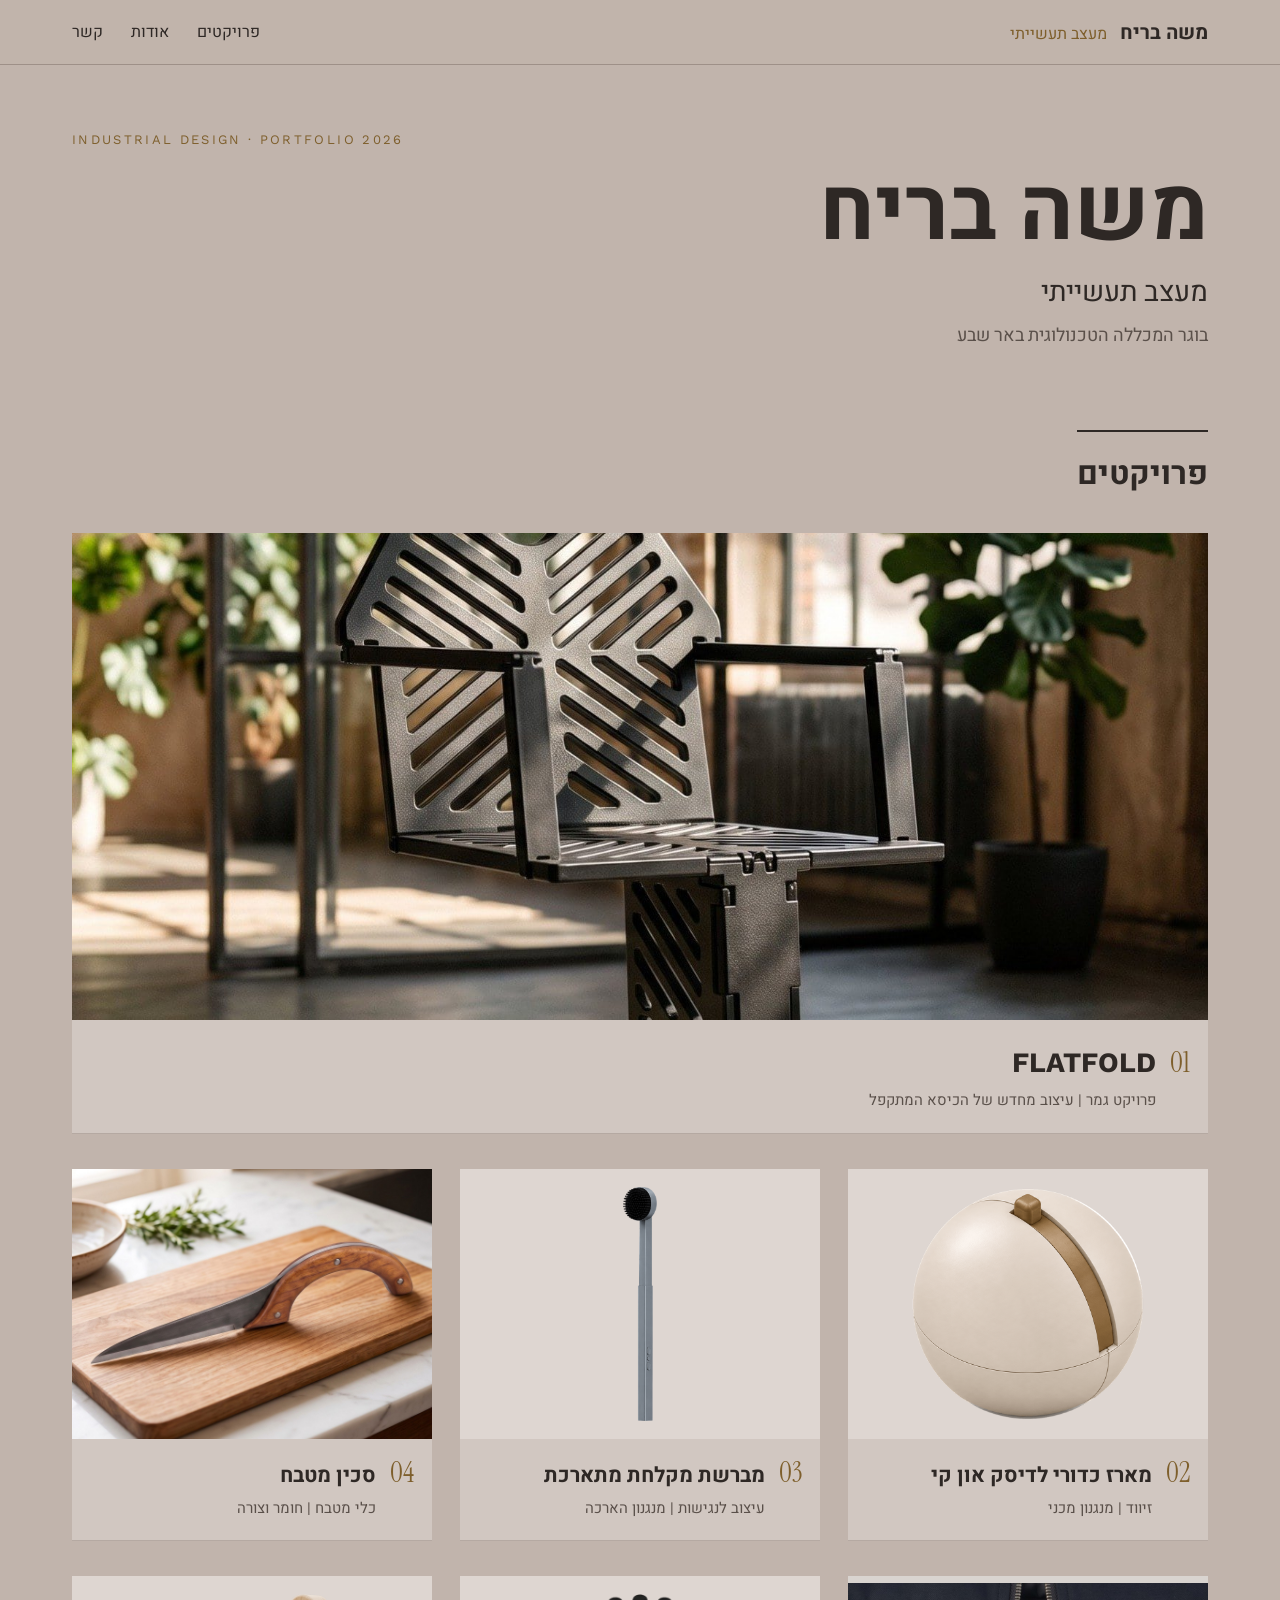
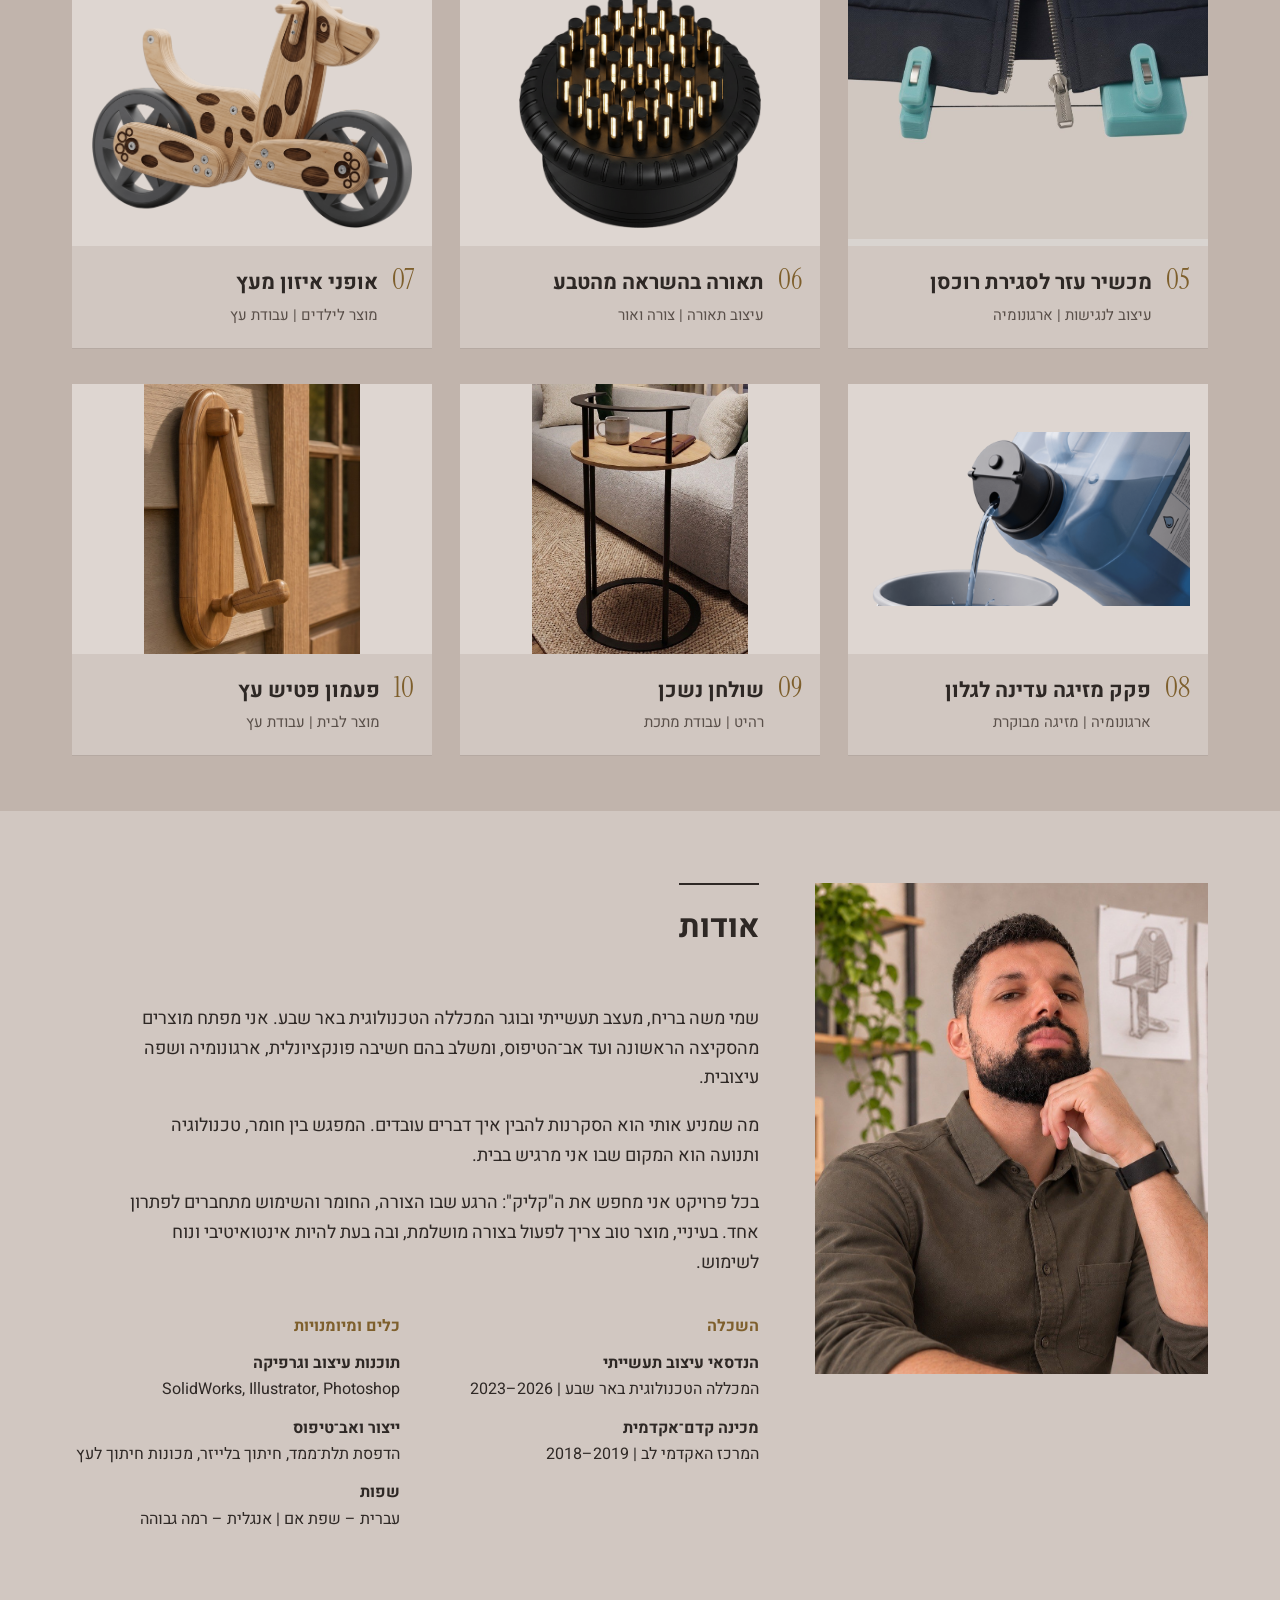
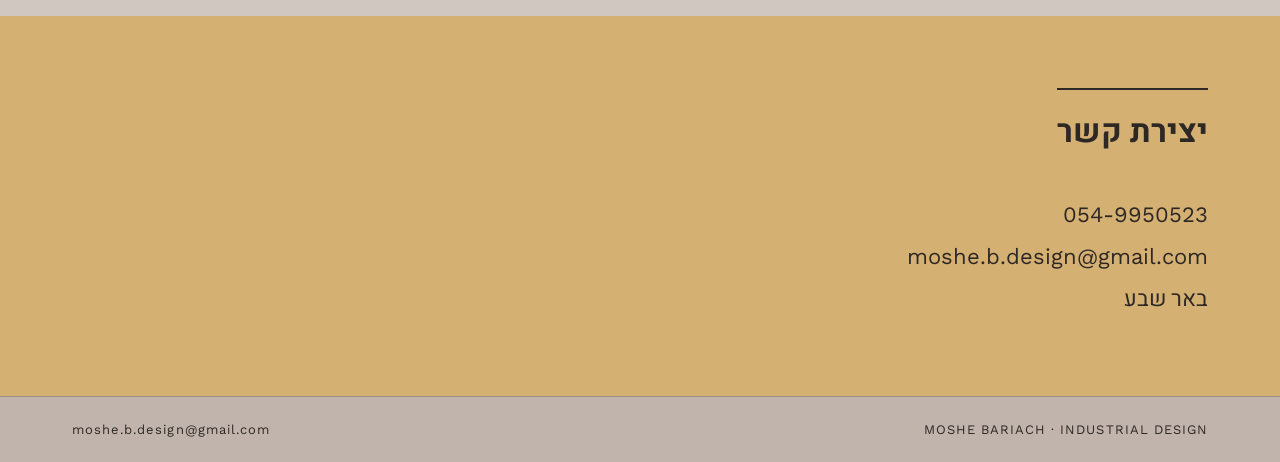
==== commit c6461a5f: "Phone: dedicated project layouts with text next to related images; better covers for zipper, table a" ====
--- a/index.html
+++ b/index.html
@@ -9,7 +9,7 @@
 <meta property="og:description" content="תיק העבודות של משה בריח, מעצב תעשייתי: FLATFOLD ופרויקטים נוספים.">
 <meta property="og:image" content="https://mosheb-design.github.io/img/ff-hero-hq.jpg">
 <link rel="preconnect" href="https://fonts.googleapis.com"><link rel="preconnect" href="https://fonts.gstatic.com" crossorigin><link href="https://fonts.googleapis.com/css2?family=Heebo:wght@300;400;500;700&family=Instrument+Serif&family=Work+Sans:wght@400;500&display=swap" rel="stylesheet">
-<link rel="stylesheet" href="style.css?v=cfdf813b">
+<link rel="stylesheet" href="style.css?v=229a7c82">
 </head>
 <body>
 <header class="top"><div class="wrap">
@@ -27,7 +27,7 @@
 </div></section>
 <section id="projects" class="projects"><div class="wrap">
   <h2 class="sec">פרויקטים</h2>
-  <div class="grid"><a class="card feat" href="projects/flatfold.html"><div class="thumb"><img src="img/ff-hero-hq.jpg" alt="FLATFOLD" loading="lazy"></div><div class="meta"><span class="num">01</span><h3 class="latin">FLATFOLD</h3><p>פרויקט גמר | עיצוב מחדש של הכיסא המתקפל</p></div></a><a class="card" href="projects/usb.html"><div class="thumb cut"><img src="img/usb-ext-slot2.png" alt="מארז כדורי לדיסק און קי" loading="lazy"></div><div class="meta"><span class="num">02</span><h3 class="">מארז כדורי לדיסק און קי</h3><p>זיווד | מנגנון מכני</p></div></a><a class="card" href="projects/brush.html"><div class="thumb cut"><img src="img/brush-long-hq.png" alt="מברשת מקלחת מתארכת" loading="lazy"></div><div class="meta"><span class="num">03</span><h3 class="">מברשת מקלחת מתארכת</h3><p>עיצוב לנגישות | מנגנון הארכה</p></div></a><a class="card" href="projects/knife.html"><div class="thumb"><img src="img/knife-board.jpg" alt="סכין מטבח" loading="lazy"></div><div class="meta"><span class="num">04</span><h3 class="">סכין מטבח</h3><p>כלי מטבח | חומר וצורה</p></div></a><a class="card" href="projects/zipper.html"><div class="thumb cut"><img src="img/zip-product.png" alt="מכשיר עזר לסגירת רוכסן" loading="lazy"></div><div class="meta"><span class="num">05</span><h3 class="">מכשיר עזר לסגירת רוכסן</h3><p>עיצוב לנגישות | ארגונומיה</p></div></a><a class="card" href="projects/lamp.html"><div class="thumb cut"><img src="img/lamp-lit-hq.png" alt="תאורה בהשראה מהטבע" loading="lazy"></div><div class="meta"><span class="num">06</span><h3 class="">תאורה בהשראה מהטבע</h3><p>עיצוב תאורה | צורה ואור</p></div></a><a class="card" href="projects/bike.html"><div class="thumb cut"><img src="img/bike-hq.png" alt="אופני איזון מעץ" loading="lazy"></div><div class="meta"><span class="num">07</span><h3 class="">אופני איזון מעץ</h3><p>מוצר לילדים | עבודת עץ</p></div></a><a class="card" href="projects/cap.html"><div class="thumb cut"><img src="img/gallon-hq2.png" alt="פקק מזיגה עדינה לגלון" loading="lazy"></div><div class="meta"><span class="num">08</span><h3 class="">פקק מזיגה עדינה לגלון</h3><p>ארגונומיה | מזיגה מבוקרת</p></div></a><a class="card" href="projects/more.html#more"><div class="thumb"><img src="img/table.jpg" alt="שולחן נשכן" loading="lazy"></div><div class="meta"><span class="num">09</span><h3 class="">שולחן נשכן</h3><p>רהיט | עבודת מתכת</p></div></a><a class="card" href="projects/more.html#more"><div class="thumb"><img src="img/knocker-hq2.jpg" alt="פעמון פטיש עץ" loading="lazy"></div><div class="meta"><span class="num">10</span><h3 class="">פעמון פטיש עץ</h3><p>מוצר לבית | עבודת עץ</p></div></a></div>
+  <div class="grid"><a class="card feat" href="projects/flatfold.html"><div class="thumb"><img src="img/ff-hero-hq.jpg" alt="FLATFOLD" loading="lazy"></div><div class="meta"><span class="num">01</span><h3 class="latin">FLATFOLD</h3><p>פרויקט גמר | עיצוב מחדש של הכיסא המתקפל</p></div></a><a class="card" href="projects/usb.html"><div class="thumb cut"><img src="img/usb-ext-slot2.png" alt="מארז כדורי לדיסק און קי" loading="lazy"></div><div class="meta"><span class="num">02</span><h3 class="">מארז כדורי לדיסק און קי</h3><p>זיווד | מנגנון מכני</p></div></a><a class="card" href="projects/brush.html"><div class="thumb cut"><img src="img/brush-long-hq.png" alt="מברשת מקלחת מתארכת" loading="lazy"></div><div class="meta"><span class="num">03</span><h3 class="">מברשת מקלחת מתארכת</h3><p>עיצוב לנגישות | מנגנון הארכה</p></div></a><a class="card" href="projects/knife.html"><div class="thumb"><img src="img/knife-board.jpg" alt="סכין מטבח" loading="lazy"></div><div class="meta"><span class="num">04</span><h3 class="">סכין מטבח</h3><p>כלי מטבח | חומר וצורה</p></div></a><a class="card" href="projects/zipper.html"><div class="thumb fit"><img src="img/zip-cover.jpg" alt="מכשיר עזר לסגירת רוכסן" loading="lazy"></div><div class="meta"><span class="num">05</span><h3 class="">מכשיר עזר לסגירת רוכסן</h3><p>עיצוב לנגישות | ארגונומיה</p></div></a><a class="card" href="projects/lamp.html"><div class="thumb cut"><img src="img/lamp-lit-hq.png" alt="תאורה בהשראה מהטבע" loading="lazy"></div><div class="meta"><span class="num">06</span><h3 class="">תאורה בהשראה מהטבע</h3><p>עיצוב תאורה | צורה ואור</p></div></a><a class="card" href="projects/bike.html"><div class="thumb cut"><img src="img/bike-hq.png" alt="אופני איזון מעץ" loading="lazy"></div><div class="meta"><span class="num">07</span><h3 class="">אופני איזון מעץ</h3><p>מוצר לילדים | עבודת עץ</p></div></a><a class="card" href="projects/cap.html"><div class="thumb cut"><img src="img/gallon-hq2.png" alt="פקק מזיגה עדינה לגלון" loading="lazy"></div><div class="meta"><span class="num">08</span><h3 class="">פקק מזיגה עדינה לגלון</h3><p>ארגונומיה | מזיגה מבוקרת</p></div></a><a class="card" href="projects/more.html"><div class="thumb tall"><img src="img/table-cover.jpg" alt="שולחן נשכן" loading="lazy"></div><div class="meta"><span class="num">09</span><h3 class="">שולחן נשכן</h3><p>רהיט | עבודת מתכת</p></div></a><a class="card" href="projects/more.html"><div class="thumb tall"><img src="img/knocker-cover.jpg" alt="פעמון פטיש עץ" loading="lazy"></div><div class="meta"><span class="num">10</span><h3 class="">פעמון פטיש עץ</h3><p>מוצר לבית | עבודת עץ</p></div></a></div>
 </div></section>
 <section id="about" class="about"><div class="wrap">
   <img class="portrait" src="img/profile.jpg" alt="משה בריח" loading="lazy">
--- a/style.css
+++ b/style.css
@@ -55,7 +55,9 @@
 .meta { padding: 14px 18px 20px; display: grid; grid-template-columns: auto 1fr; column-gap: 14px; align-items: baseline; }
 .meta .num { grid-row: 1 / 3; }
 .meta h3 { margin: 0 0 2px; }
-.thumb.cut { background: #DED6D1; }
+.thumb.cut, .thumb.tall { background: #DED6D1; }
+.thumb.tall img, .thumb.fit img { object-fit: contain; }
+.thumb.fit { background: #D9D4D0; }
 .meta .num { font-family: 'Instrument Serif', Georgia, serif; font-size: 28px; color: var(--ochre); line-height: 1; }
 .meta h3 { font-size: 21px; margin: 6px 0 2px; }
 .meta p { margin: 0; font-size: 15px; color: #5a504a; }
@@ -95,8 +97,9 @@
   .brand span { display: none; }
 }
 @media (max-width: 520px) {
+  .thumb.tall img { object-fit: cover; }
   .card { display: grid; grid-template-columns: 42% 1fr; align-items: center; }
-  .card .thumb { aspect-ratio: 1 / 1; height: 100%; }
+  .card .thumb { aspect-ratio: 4 / 5; height: 100%; }
   .card.feat { display: block; }
   .card.feat .thumb { aspect-ratio: 4 / 3; height: auto; }
   .card.feat .meta { padding: 14px 16px 16px; }
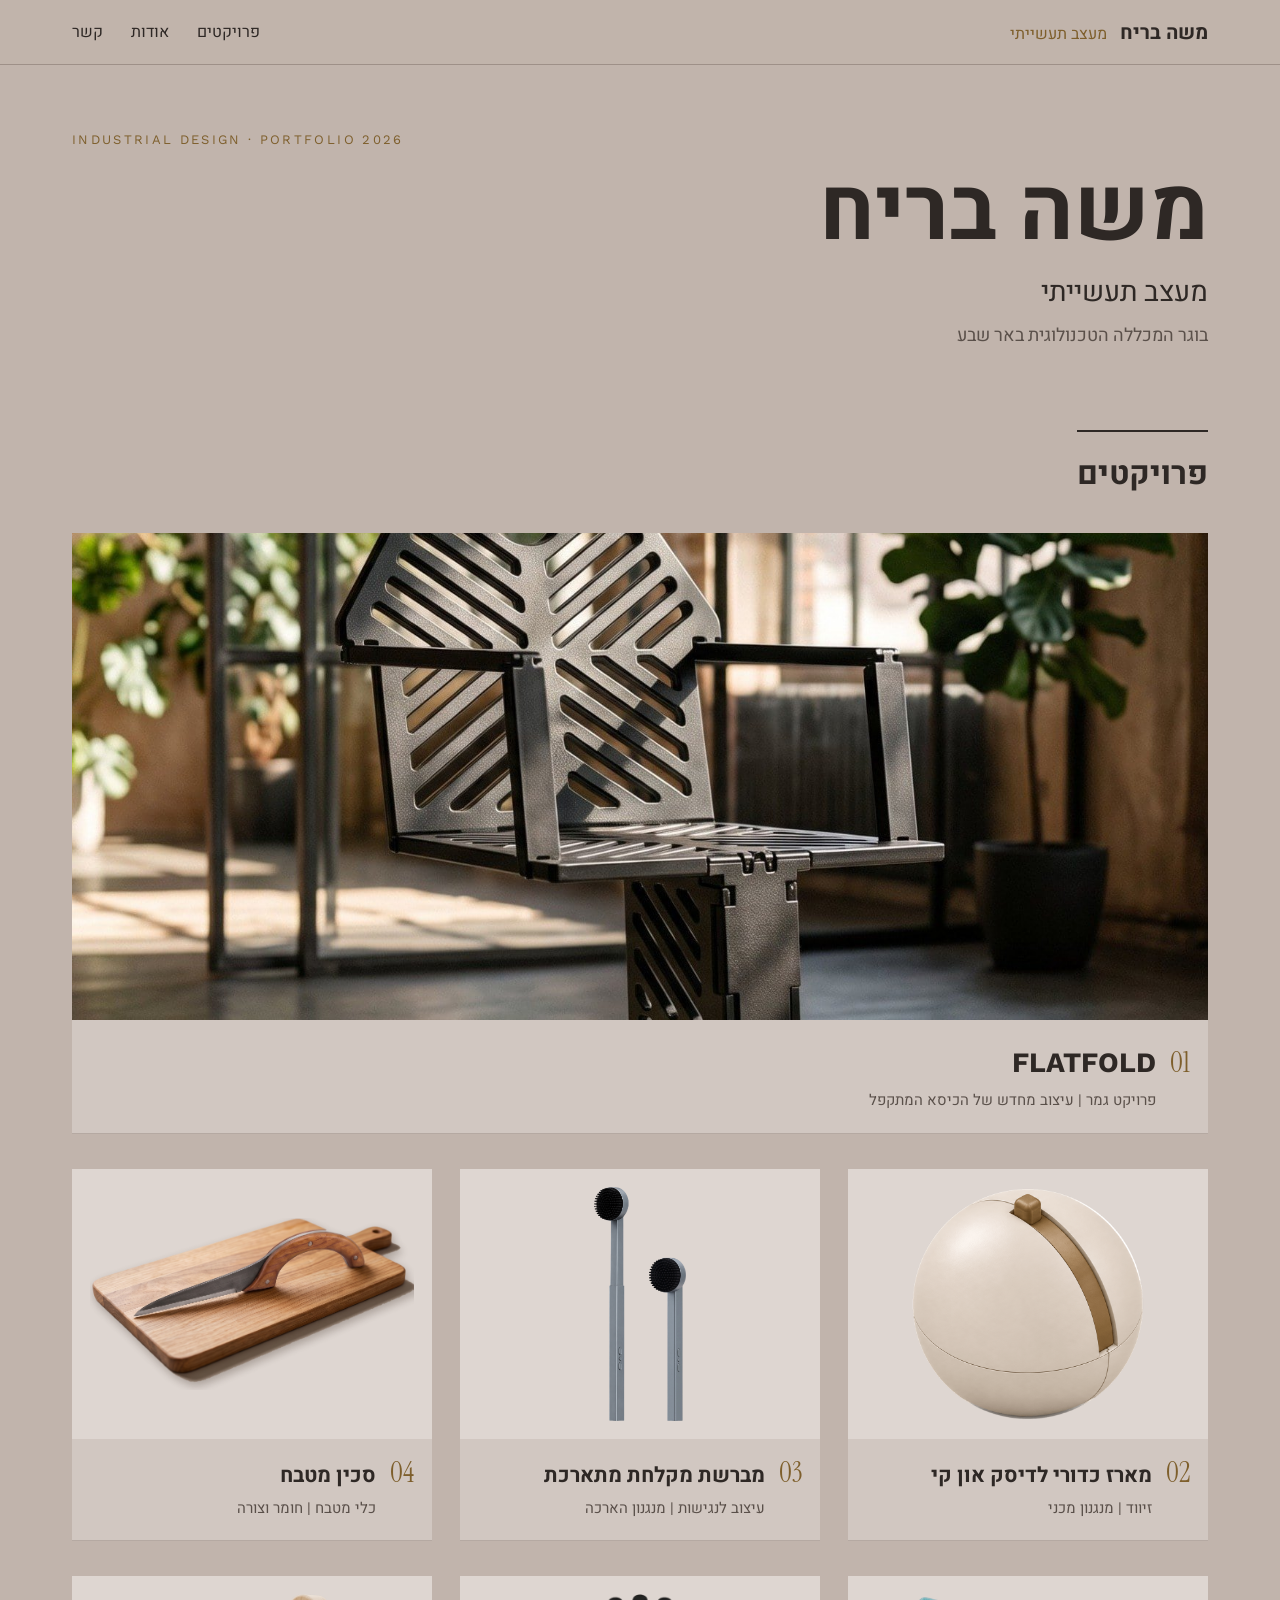
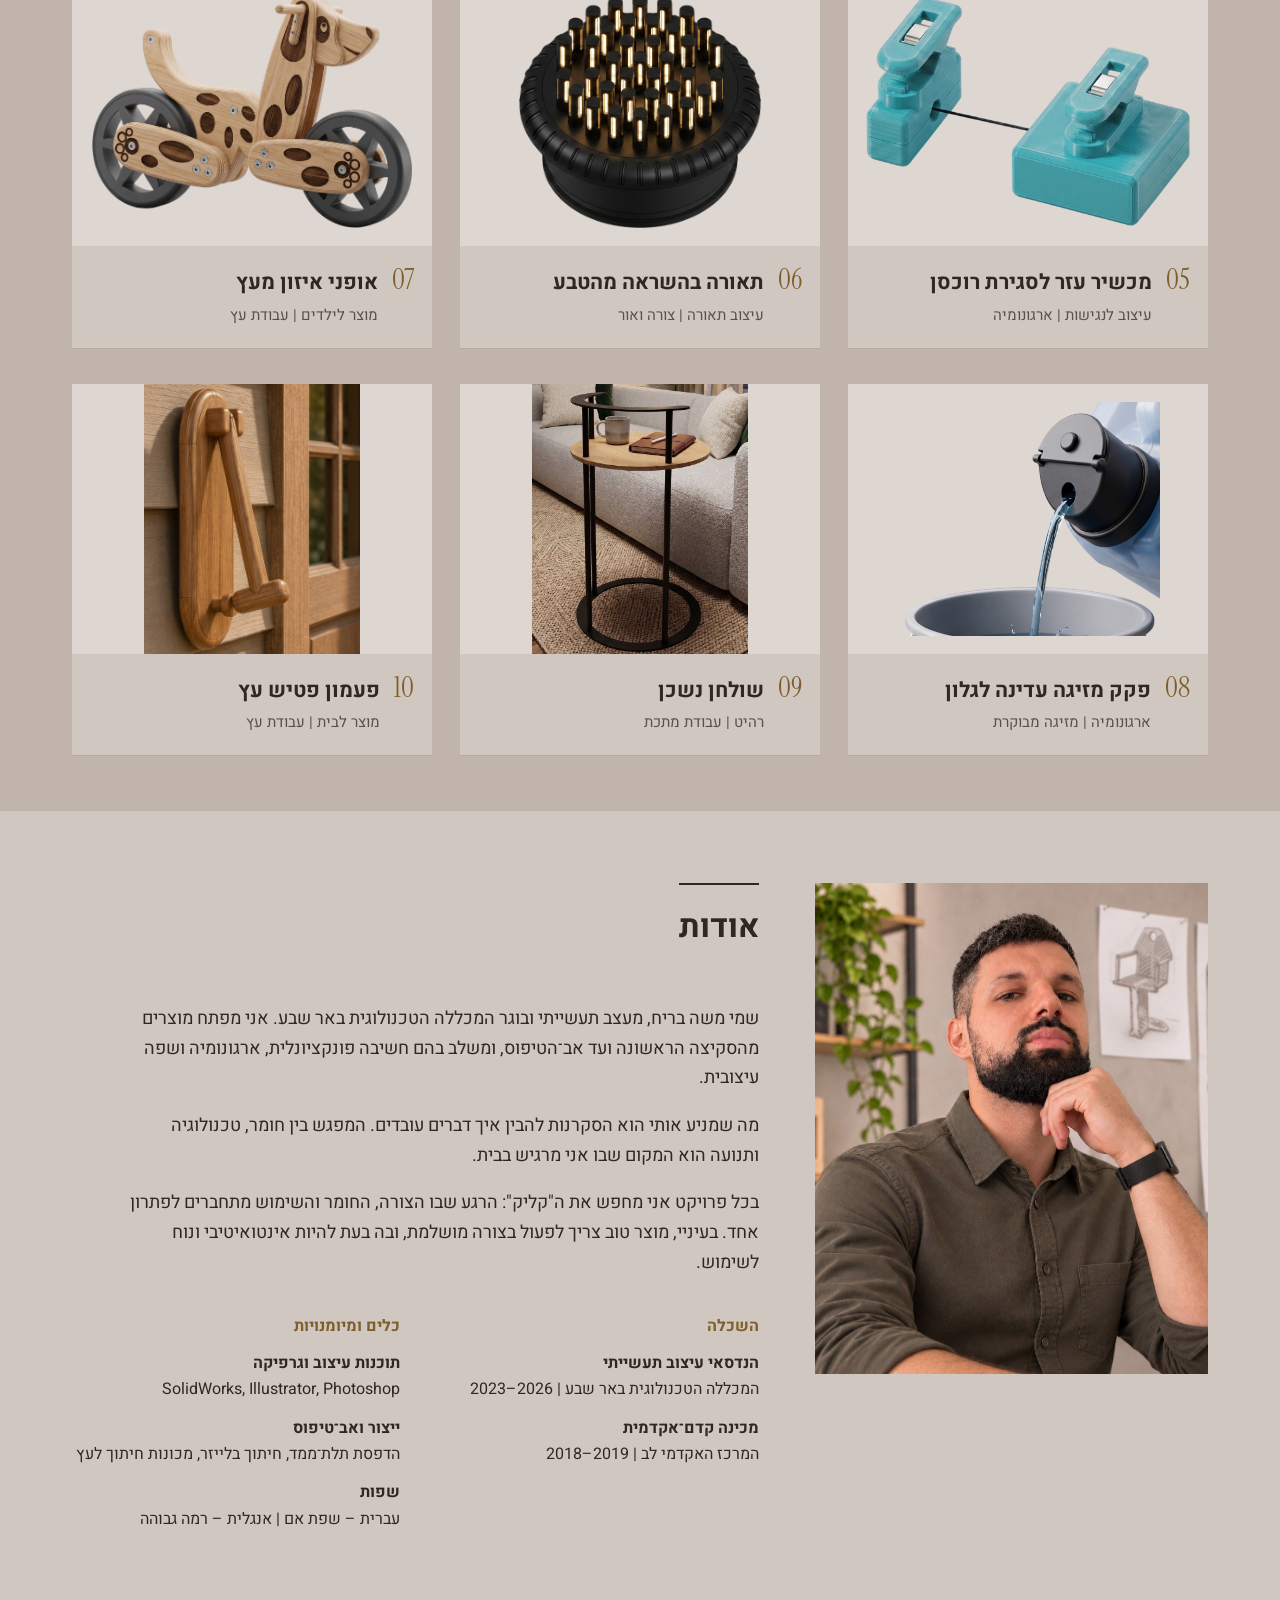
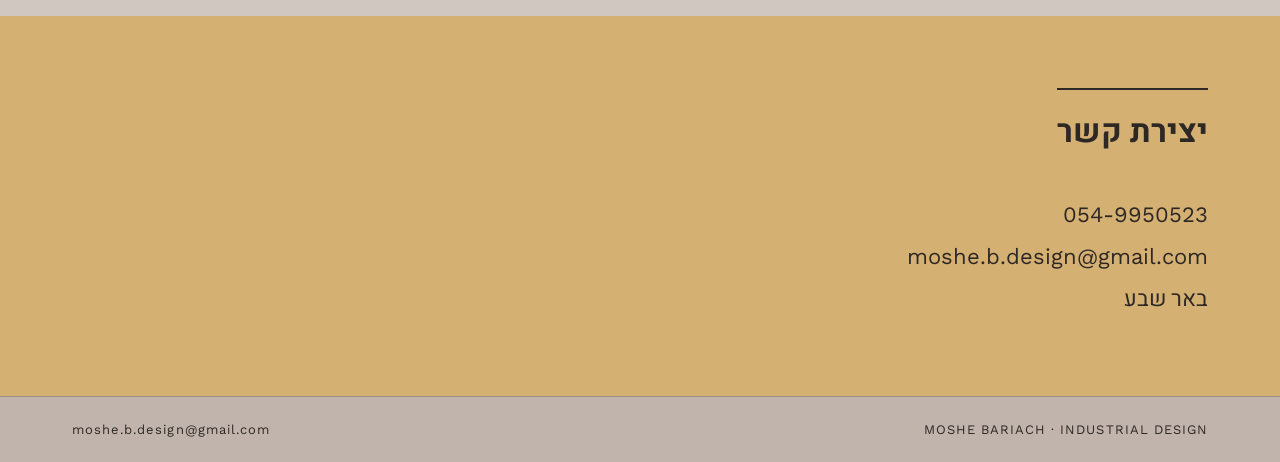
==== commit a7024510: "Home: new cover images for brush, knife, zipper and cap Co-Authored-By: Claude Opus 5.5 <noreply@ant" ====
--- a/index.html
+++ b/index.html
@@ -9,7 +9,7 @@
 <meta property="og:description" content="תיק העבודות של משה בריח, מעצב תעשייתי: FLATFOLD ופרויקטים נוספים.">
 <meta property="og:image" content="https://mosheb-design.github.io/img/ff-hero-hq.jpg">
 <link rel="preconnect" href="https://fonts.googleapis.com"><link rel="preconnect" href="https://fonts.gstatic.com" crossorigin><link href="https://fonts.googleapis.com/css2?family=Heebo:wght@300;400;500;700&family=Instrument+Serif&family=Work+Sans:wght@400;500&display=swap" rel="stylesheet">
-<link rel="stylesheet" href="style.css?v=229a7c82">
+<link rel="stylesheet" href="style.css?v=e56963cc">
 </head>
 <body>
 <header class="top"><div class="wrap">
@@ -27,7 +27,7 @@
 </div></section>
 <section id="projects" class="projects"><div class="wrap">
   <h2 class="sec">פרויקטים</h2>
-  <div class="grid"><a class="card feat" href="projects/flatfold.html"><div class="thumb"><img src="img/ff-hero-hq.jpg" alt="FLATFOLD" loading="lazy"></div><div class="meta"><span class="num">01</span><h3 class="latin">FLATFOLD</h3><p>פרויקט גמר | עיצוב מחדש של הכיסא המתקפל</p></div></a><a class="card" href="projects/usb.html"><div class="thumb cut"><img src="img/usb-ext-slot2.png" alt="מארז כדורי לדיסק און קי" loading="lazy"></div><div class="meta"><span class="num">02</span><h3 class="">מארז כדורי לדיסק און קי</h3><p>זיווד | מנגנון מכני</p></div></a><a class="card" href="projects/brush.html"><div class="thumb cut"><img src="img/brush-long-hq.png" alt="מברשת מקלחת מתארכת" loading="lazy"></div><div class="meta"><span class="num">03</span><h3 class="">מברשת מקלחת מתארכת</h3><p>עיצוב לנגישות | מנגנון הארכה</p></div></a><a class="card" href="projects/knife.html"><div class="thumb"><img src="img/knife-board.jpg" alt="סכין מטבח" loading="lazy"></div><div class="meta"><span class="num">04</span><h3 class="">סכין מטבח</h3><p>כלי מטבח | חומר וצורה</p></div></a><a class="card" href="projects/zipper.html"><div class="thumb fit"><img src="img/zip-cover.jpg" alt="מכשיר עזר לסגירת רוכסן" loading="lazy"></div><div class="meta"><span class="num">05</span><h3 class="">מכשיר עזר לסגירת רוכסן</h3><p>עיצוב לנגישות | ארגונומיה</p></div></a><a class="card" href="projects/lamp.html"><div class="thumb cut"><img src="img/lamp-lit-hq.png" alt="תאורה בהשראה מהטבע" loading="lazy"></div><div class="meta"><span class="num">06</span><h3 class="">תאורה בהשראה מהטבע</h3><p>עיצוב תאורה | צורה ואור</p></div></a><a class="card" href="projects/bike.html"><div class="thumb cut"><img src="img/bike-hq.png" alt="אופני איזון מעץ" loading="lazy"></div><div class="meta"><span class="num">07</span><h3 class="">אופני איזון מעץ</h3><p>מוצר לילדים | עבודת עץ</p></div></a><a class="card" href="projects/cap.html"><div class="thumb cut"><img src="img/gallon-hq2.png" alt="פקק מזיגה עדינה לגלון" loading="lazy"></div><div class="meta"><span class="num">08</span><h3 class="">פקק מזיגה עדינה לגלון</h3><p>ארגונומיה | מזיגה מבוקרת</p></div></a><a class="card" href="projects/more.html"><div class="thumb tall"><img src="img/table-cover.jpg" alt="שולחן נשכן" loading="lazy"></div><div class="meta"><span class="num">09</span><h3 class="">שולחן נשכן</h3><p>רהיט | עבודת מתכת</p></div></a><a class="card" href="projects/more.html"><div class="thumb tall"><img src="img/knocker-cover.jpg" alt="פעמון פטיש עץ" loading="lazy"></div><div class="meta"><span class="num">10</span><h3 class="">פעמון פטיש עץ</h3><p>מוצר לבית | עבודת עץ</p></div></a></div>
+  <div class="grid"><a class="card feat" href="projects/flatfold.html"><div class="thumb"><img src="img/ff-hero-hq.jpg" alt="FLATFOLD" loading="lazy"></div><div class="meta"><span class="num">01</span><h3 class="latin">FLATFOLD</h3><p>פרויקט גמר | עיצוב מחדש של הכיסא המתקפל</p></div></a><a class="card" href="projects/usb.html"><div class="thumb cut"><img src="img/usb-ext-slot2.png" alt="מארז כדורי לדיסק און קי" loading="lazy"></div><div class="meta"><span class="num">02</span><h3 class="">מארז כדורי לדיסק און קי</h3><p>זיווד | מנגנון מכני</p></div></a><a class="card" href="projects/brush.html"><div class="thumb cut"><img src="img/brush-cover.png" alt="מברשת מקלחת מתארכת" loading="lazy"></div><div class="meta"><span class="num">03</span><h3 class="">מברשת מקלחת מתארכת</h3><p>עיצוב לנגישות | מנגנון הארכה</p></div></a><a class="card" href="projects/knife.html"><div class="thumb cut"><img src="img/knife-cover.png" alt="סכין מטבח" loading="lazy"></div><div class="meta"><span class="num">04</span><h3 class="">סכין מטבח</h3><p>כלי מטבח | חומר וצורה</p></div></a><a class="card" href="projects/zipper.html"><div class="thumb cut"><img src="img/zip-clamps-cover.png" alt="מכשיר עזר לסגירת רוכסן" loading="lazy"></div><div class="meta"><span class="num">05</span><h3 class="">מכשיר עזר לסגירת רוכסן</h3><p>עיצוב לנגישות | ארגונומיה</p></div></a><a class="card" href="projects/lamp.html"><div class="thumb cut"><img src="img/lamp-lit-hq.png" alt="תאורה בהשראה מהטבע" loading="lazy"></div><div class="meta"><span class="num">06</span><h3 class="">תאורה בהשראה מהטבע</h3><p>עיצוב תאורה | צורה ואור</p></div></a><a class="card" href="projects/bike.html"><div class="thumb cut"><img src="img/bike-hq.png" alt="אופני איזון מעץ" loading="lazy"></div><div class="meta"><span class="num">07</span><h3 class="">אופני איזון מעץ</h3><p>מוצר לילדים | עבודת עץ</p></div></a><a class="card" href="projects/cap.html"><div class="thumb cut"><img src="img/cap-cover.png" alt="פקק מזיגה עדינה לגלון" loading="lazy"></div><div class="meta"><span class="num">08</span><h3 class="">פקק מזיגה עדינה לגלון</h3><p>ארגונומיה | מזיגה מבוקרת</p></div></a><a class="card" href="projects/more.html"><div class="thumb tall"><img src="img/table-cover.jpg" alt="שולחן נשכן" loading="lazy"></div><div class="meta"><span class="num">09</span><h3 class="">שולחן נשכן</h3><p>רהיט | עבודת מתכת</p></div></a><a class="card" href="projects/more.html"><div class="thumb tall"><img src="img/knocker-cover.jpg" alt="פעמון פטיש עץ" loading="lazy"></div><div class="meta"><span class="num">10</span><h3 class="">פעמון פטיש עץ</h3><p>מוצר לבית | עבודת עץ</p></div></a></div>
 </div></section>
 <section id="about" class="about"><div class="wrap">
   <img class="portrait" src="img/profile.jpg" alt="משה בריח" loading="lazy">
